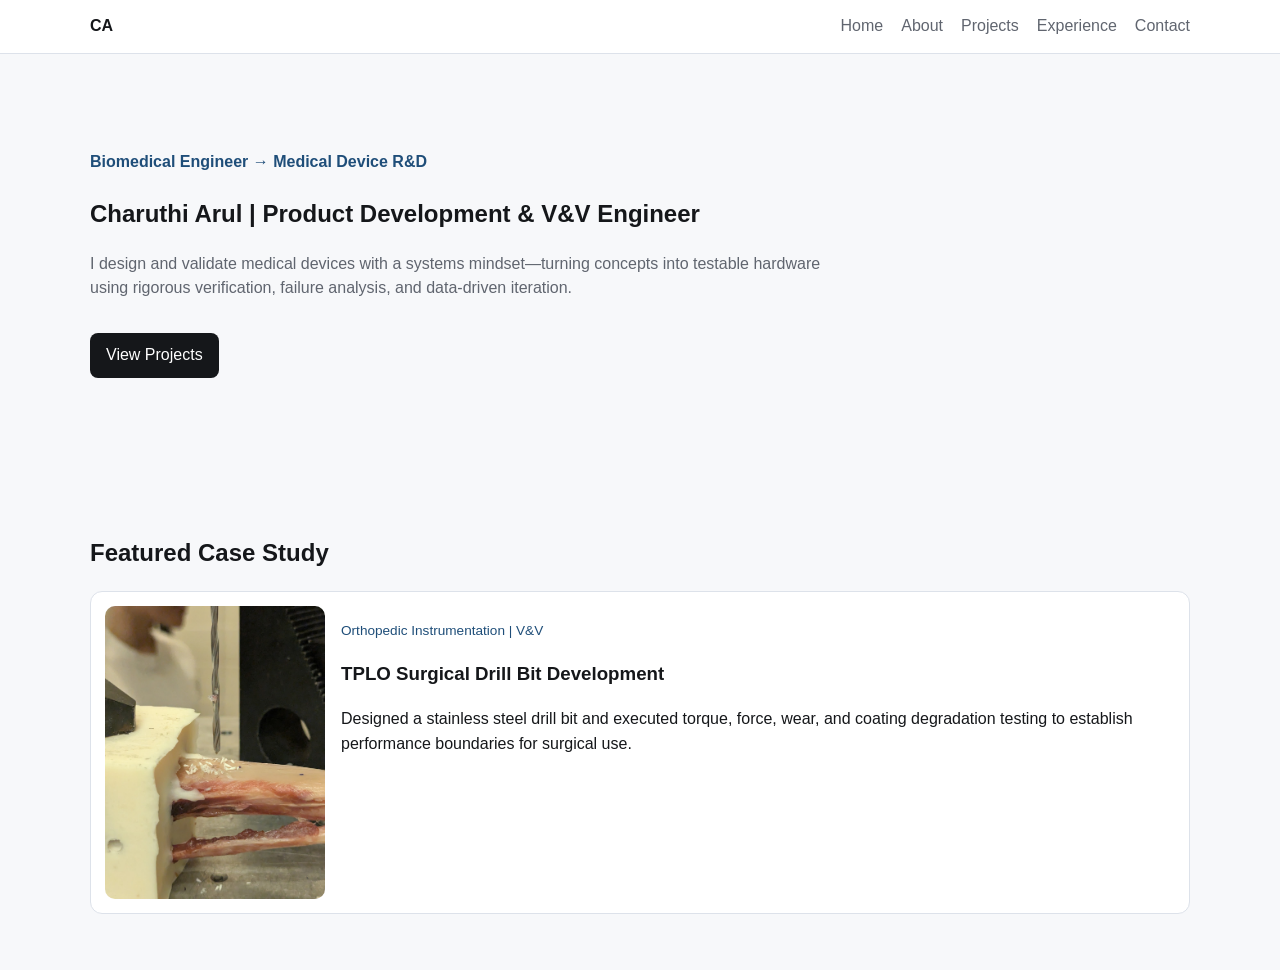
==== index.html @ 8d6184ba "Build multi-page medical device R&D portfolio site" ====
<!DOCTYPE html>
<html lang="en">
<head>
  <meta charset="UTF-8" />
  <meta name="viewport" content="width=device-width, initial-scale=1.0" />
  <title>Charuthi Arul | Medical Device R&D Engineer</title>
  <link rel="stylesheet" href="style.css" />
  <script defer src="script.js"></script>
</head>
<body>
  <header class="site-header">
    <nav class="nav container">
      <a class="brand" href="index.html">CA</a>
      <button class="nav-toggle" aria-label="Toggle menu">☰</button>
      <ul class="nav-links">
        <li><a href="index.html">Home</a></li>
        <li><a href="about.html">About</a></li>
        <li><a href="projects.html">Projects</a></li>
        <li><a href="experience.html">Experience</a></li>
        <li><a href="contact.html">Contact</a></li>
      </ul>
    </nav>
  </header>

  <main>
    <section class="hero container">
      <p class="eyebrow">Biomedical Engineer → Medical Device R&D</p>
      <h1>Charuthi Arul | Product Development & V&amp;V Engineer</h1>
      <p class="lead">I design and validate medical devices with a systems mindset—turning concepts into testable hardware using rigorous verification, failure analysis, and data-driven iteration.</p>
      <a class="btn" href="projects.html">View Projects</a>
    </section>

    <section class="container section">
      <h2>Featured Case Study</h2>
      <a class="feature-card" href="projects/vetbit.html">
        <img src="images/Drillbit.jpg" alt="Orthopedic drill bit prototype" />
        <div>
          <p class="meta">Orthopedic Instrumentation | V&amp;V</p>
          <h3>TPLO Surgical Drill Bit Development</h3>
          <p>Designed a stainless steel drill bit and executed torque, force, wear, and coating degradation testing to establish performance boundaries for surgical use.</p>
        </div>
      </a>
    </section>
  </main>
</body>
</html>
---- style.css ----
:root { --bg:#f7f8fa; --surface:#fff; --text:#15171a; --muted:#60656f; --line:#dde2ea; --accent:#1f4e79; }
*{box-sizing:border-box} body{margin:0;font-family:Inter,Segoe UI,Arial,sans-serif;background:var(--bg);color:var(--text);line-height:1.55}
.container{width:min(1100px,92%);margin:auto}.site-header{background:var(--surface);border-bottom:1px solid var(--line);position:sticky;top:0}
.nav{display:flex;justify-content:space-between;align-items:center;padding:14px 0}.brand{font-weight:700;text-decoration:none;color:var(--text)}
.nav-links{display:flex;gap:18px;list-style:none;margin:0;padding:0}.nav-links a{text-decoration:none;color:var(--muted)}.nav-links a:hover,.nav-links .active{color:var(--text)}
.nav-toggle{display:none}.section{padding:56px 0}.hero{padding:80px 0}.eyebrow{color:var(--accent);font-weight:600}.lead{max-width:760px;color:var(--muted)}
.btn{display:inline-block;margin-top:16px;background:var(--text);color:#fff;padding:10px 16px;border-radius:8px;text-decoration:none}
.feature-card,.project-card{display:grid;grid-template-columns:220px 1fr;gap:16px;background:var(--surface);border:1px solid var(--line);padding:14px;border-radius:12px;text-decoration:none;color:inherit;transition:.2s transform,.2s box-shadow}
.feature-card:hover,.project-card:hover{transform:translateY(-3px);box-shadow:0 8px 24px rgba(0,0,0,.08)}img{max-width:100%;width:100%;height:100%;object-fit:cover;border-radius:10px}
.meta,.tags{font-size:.85rem;color:var(--accent)}.project-grid{display:grid;grid-template-columns:1fr 1fr;gap:16px}.prose p,.prose li{max-width:900px}.xp{background:#fff;border:1px solid var(--line);padding:18px;border-radius:12px;margin-bottom:14px}
@media (max-width:820px){.nav-toggle{display:block;border:1px solid var(--line);background:#fff;border-radius:6px}.nav-links{display:none;position:absolute;right:4%;top:62px;background:#fff;border:1px solid var(--line);padding:12px;border-radius:10px;flex-direction:column}.nav-links.open{display:flex}.project-grid,.feature-card,.project-card{grid-template-columns:1fr}}
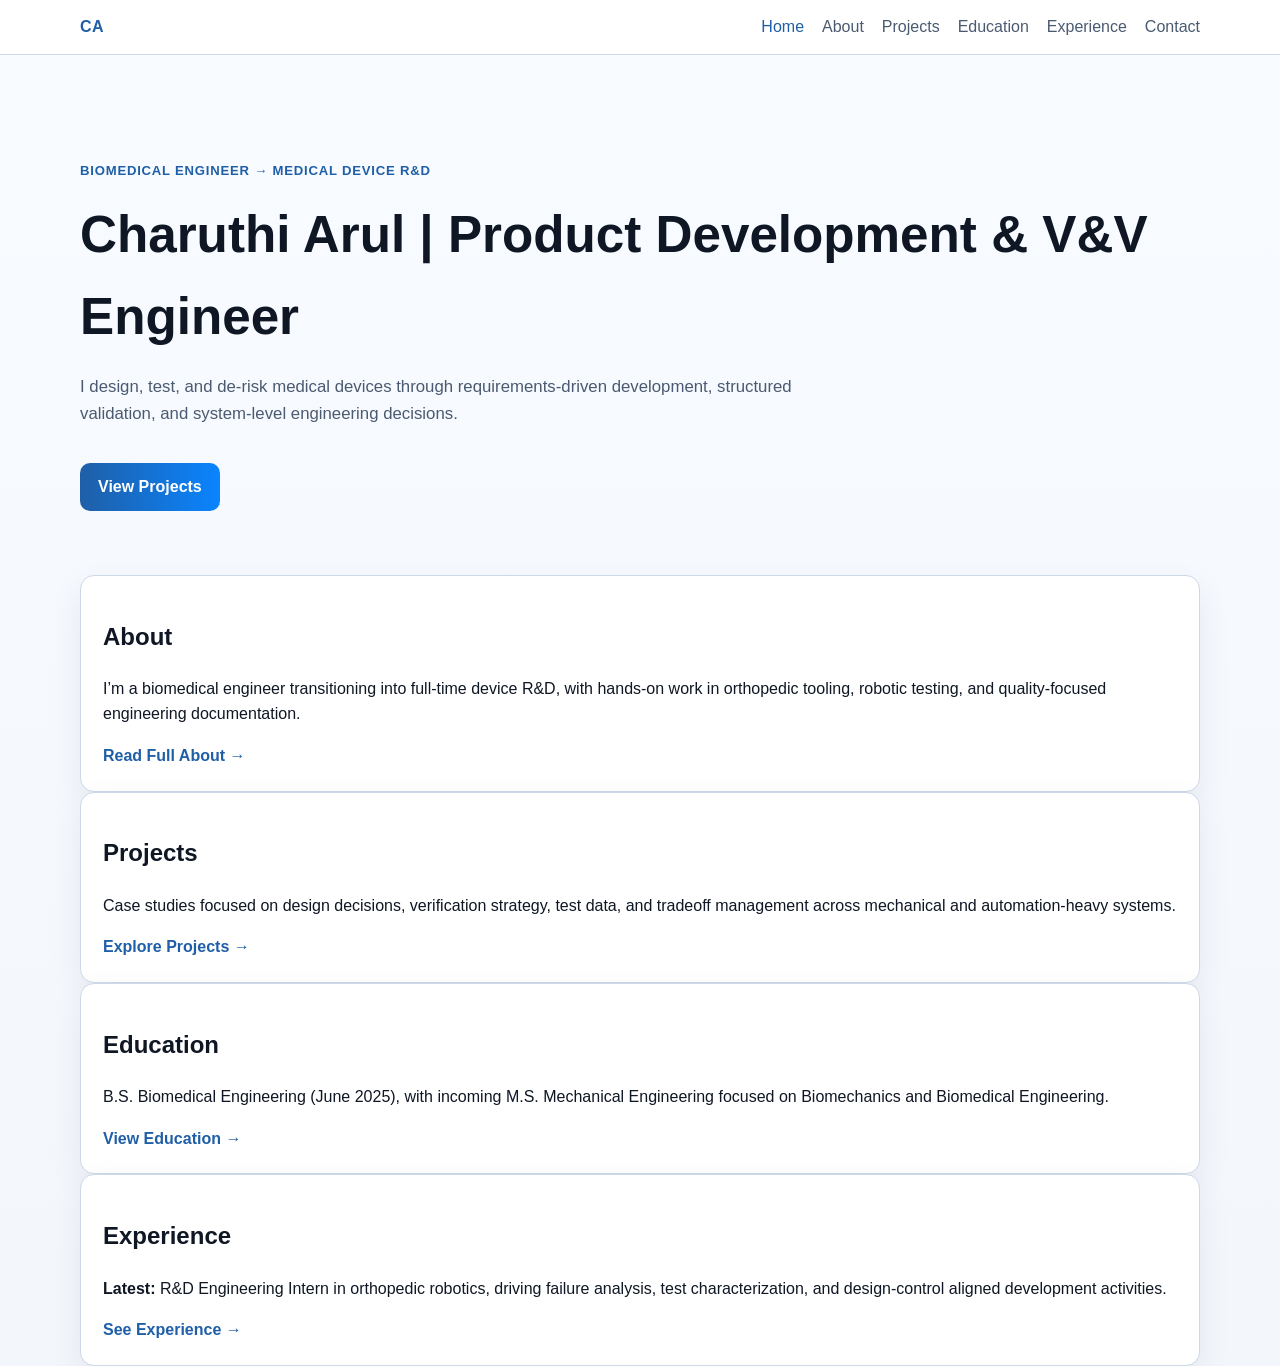
==== commit 16d76649: "Refine homepage structure and modern blue-grey visual theme" ====
--- a/index.html
+++ b/index.html
@@ -13,9 +13,10 @@
       <a class="brand" href="index.html">CA</a>
       <button class="nav-toggle" aria-label="Toggle menu">☰</button>
       <ul class="nav-links">
-        <li><a href="index.html">Home</a></li>
+        <li><a href="index.html" class="active">Home</a></li>
         <li><a href="about.html">About</a></li>
         <li><a href="projects.html">Projects</a></li>
+        <li><a href="education.html">Education</a></li>
         <li><a href="experience.html">Experience</a></li>
         <li><a href="contact.html">Contact</a></li>
       </ul>
@@ -26,20 +27,32 @@
     <section class="hero container">
       <p class="eyebrow">Biomedical Engineer → Medical Device R&D</p>
       <h1>Charuthi Arul | Product Development & V&amp;V Engineer</h1>
-      <p class="lead">I design and validate medical devices with a systems mindset—turning concepts into testable hardware using rigorous verification, failure analysis, and data-driven iteration.</p>
+      <p class="lead">I design, test, and de-risk medical devices through requirements-driven development, structured validation, and system-level engineering decisions.</p>
       <a class="btn" href="projects.html">View Projects</a>
     </section>
 
-    <section class="container section">
-      <h2>Featured Case Study</h2>
-      <a class="feature-card" href="projects/vetbit.html">
-        <img src="images/Drillbit.jpg" alt="Orthopedic drill bit prototype" />
-        <div>
-          <p class="meta">Orthopedic Instrumentation | V&amp;V</p>
-          <h3>TPLO Surgical Drill Bit Development</h3>
-          <p>Designed a stainless steel drill bit and executed torque, force, wear, and coating degradation testing to establish performance boundaries for surgical use.</p>
-        </div>
-      </a>
+    <section class="container section preview">
+      <h2>About</h2>
+      <p>I’m a biomedical engineer transitioning into full-time device R&amp;D, with hands-on work in orthopedic tooling, robotic testing, and quality-focused engineering documentation.</p>
+      <a class="text-link" href="about.html">Read Full About →</a>
+    </section>
+
+    <section class="container section preview">
+      <h2>Projects</h2>
+      <p>Case studies focused on design decisions, verification strategy, test data, and tradeoff management across mechanical and automation-heavy systems.</p>
+      <a class="text-link" href="projects.html">Explore Projects →</a>
+    </section>
+
+    <section class="container section preview">
+      <h2>Education</h2>
+      <p>B.S. Biomedical Engineering (June 2025), with incoming M.S. Mechanical Engineering focused on Biomechanics and Biomedical Engineering.</p>
+      <a class="text-link" href="education.html">View Education →</a>
+    </section>
+
+    <section class="container section preview">
+      <h2>Experience</h2>
+      <p><strong>Latest:</strong> R&amp;D Engineering Intern in orthopedic robotics, driving failure analysis, test characterization, and design-control aligned development activities.</p>
+      <a class="text-link" href="experience.html">See Experience →</a>
     </section>
   </main>
 </body>
--- a/style.css
+++ b/style.css
@@ -1,11 +1,100 @@
-:root { --bg:#f7f8fa; --surface:#fff; --text:#15171a; --muted:#60656f; --line:#dde2ea; --accent:#1f4e79; }
-*{box-sizing:border-box} body{margin:0;font-family:Inter,Segoe UI,Arial,sans-serif;background:var(--bg);color:var(--text);line-height:1.55}
-.container{width:min(1100px,92%);margin:auto}.site-header{background:var(--surface);border-bottom:1px solid var(--line);position:sticky;top:0}
-.nav{display:flex;justify-content:space-between;align-items:center;padding:14px 0}.brand{font-weight:700;text-decoration:none;color:var(--text)}
-.nav-links{display:flex;gap:18px;list-style:none;margin:0;padding:0}.nav-links a{text-decoration:none;color:var(--muted)}.nav-links a:hover,.nav-links .active{color:var(--text)}
-.nav-toggle{display:none}.section{padding:56px 0}.hero{padding:80px 0}.eyebrow{color:var(--accent);font-weight:600}.lead{max-width:760px;color:var(--muted)}
-.btn{display:inline-block;margin-top:16px;background:var(--text);color:#fff;padding:10px 16px;border-radius:8px;text-decoration:none}
-.feature-card,.project-card{display:grid;grid-template-columns:220px 1fr;gap:16px;background:var(--surface);border:1px solid var(--line);padding:14px;border-radius:12px;text-decoration:none;color:inherit;transition:.2s transform,.2s box-shadow}
-.feature-card:hover,.project-card:hover{transform:translateY(-3px);box-shadow:0 8px 24px rgba(0,0,0,.08)}img{max-width:100%;width:100%;height:100%;object-fit:cover;border-radius:10px}
-.meta,.tags{font-size:.85rem;color:var(--accent)}.project-grid{display:grid;grid-template-columns:1fr 1fr;gap:16px}.prose p,.prose li{max-width:900px}.xp{background:#fff;border:1px solid var(--line);padding:18px;border-radius:12px;margin-bottom:14px}
-@media (max-width:820px){.nav-toggle{display:block;border:1px solid var(--line);background:#fff;border-radius:6px}.nav-links{display:none;position:absolute;right:4%;top:62px;background:#fff;border:1px solid var(--line);padding:12px;border-radius:10px;flex-direction:column}.nav-links.open{display:flex}.project-grid,.feature-card,.project-card{grid-template-columns:1fr}}
+:root {
+  --bg: #f3f6fb;
+  --surface: #ffffff;
+  --surface-2: #eaf0f9;
+  --text: #0f1724;
+  --muted: #4a5a70;
+  --line: #cdd8e8;
+  --accent: #1f5fa7;
+  --accent-2: #0a84ff;
+}
+
+* { box-sizing: border-box; }
+body {
+  margin: 0;
+  font-family: Inter, "Segoe UI", Arial, sans-serif;
+  background: linear-gradient(180deg, #f8fbff 0%, var(--bg) 100%);
+  color: var(--text);
+  line-height: 1.6;
+}
+
+.container { width: min(1120px, 92%); margin: auto; }
+.site-header {
+  background: rgba(255, 255, 255, 0.9);
+  border-bottom: 1px solid var(--line);
+  position: sticky;
+  top: 0;
+  backdrop-filter: blur(6px);
+}
+
+.nav { display: flex; justify-content: space-between; align-items: center; padding: 14px 0; position: relative; }
+.brand { font-weight: 800; text-decoration: none; color: var(--accent); letter-spacing: 0.03em; }
+.nav-links { display: flex; gap: 18px; list-style: none; margin: 0; padding: 0; }
+.nav-links a { text-decoration: none; color: var(--muted); font-weight: 500; }
+.nav-links a:hover, .nav-links .active { color: var(--accent); }
+
+.hero { padding: 92px 0 64px; }
+.eyebrow { color: var(--accent); font-weight: 700; text-transform: uppercase; letter-spacing: 0.06em; font-size: 0.82rem; }
+h1 { font-size: clamp(2rem, 4.4vw, 3.2rem); margin: 8px 0 14px; }
+.lead { max-width: 760px; color: var(--muted); font-size: 1.05rem; }
+
+.section { padding: 28px 0; }
+.preview {
+  background: var(--surface);
+  border: 1px solid var(--line);
+  border-radius: 14px;
+  padding: 22px;
+  box-shadow: 0 12px 34px rgba(9, 32, 66, 0.07);
+}
+
+.btn {
+  display: inline-block;
+  margin-top: 18px;
+  background: linear-gradient(90deg, var(--accent), var(--accent-2));
+  color: #fff;
+  padding: 11px 18px;
+  border-radius: 10px;
+  text-decoration: none;
+  font-weight: 700;
+}
+
+.text-link { color: var(--accent); text-decoration: none; font-weight: 700; }
+.text-link:hover { text-decoration: underline; }
+
+.feature-card, .project-card {
+  display: grid;
+  grid-template-columns: 220px 1fr;
+  gap: 16px;
+  background: var(--surface);
+  border: 1px solid var(--line);
+  padding: 14px;
+  border-radius: 12px;
+  text-decoration: none;
+  color: inherit;
+  transition: 0.2s transform, 0.2s box-shadow;
+}
+.feature-card:hover, .project-card:hover { transform: translateY(-3px); box-shadow: 0 10px 26px rgba(0,0,0,.08); }
+img { max-width: 100%; width: 100%; height: 100%; object-fit: cover; border-radius: 10px; }
+.meta, .tags { font-size: .85rem; color: var(--accent); }
+.project-grid { display: grid; grid-template-columns: 1fr 1fr; gap: 16px; }
+.prose p, .prose li { max-width: 900px; }
+.xp { background: var(--surface); border: 1px solid var(--line); padding: 18px; border-radius: 12px; margin-bottom: 14px; }
+
+.nav-toggle { display: none; }
+@media (max-width: 820px) {
+  .nav-toggle { display: block; border: 1px solid var(--line); background: #fff; border-radius: 8px; color: var(--accent); }
+  .nav-links {
+    display: none;
+    position: absolute;
+    right: 0;
+    top: 58px;
+    background: #fff;
+    border: 1px solid var(--line);
+    padding: 12px;
+    border-radius: 10px;
+    flex-direction: column;
+    min-width: 180px;
+  }
+  .nav-links.open { display: flex; }
+  .project-grid, .feature-card, .project-card { grid-template-columns: 1fr; }
+}
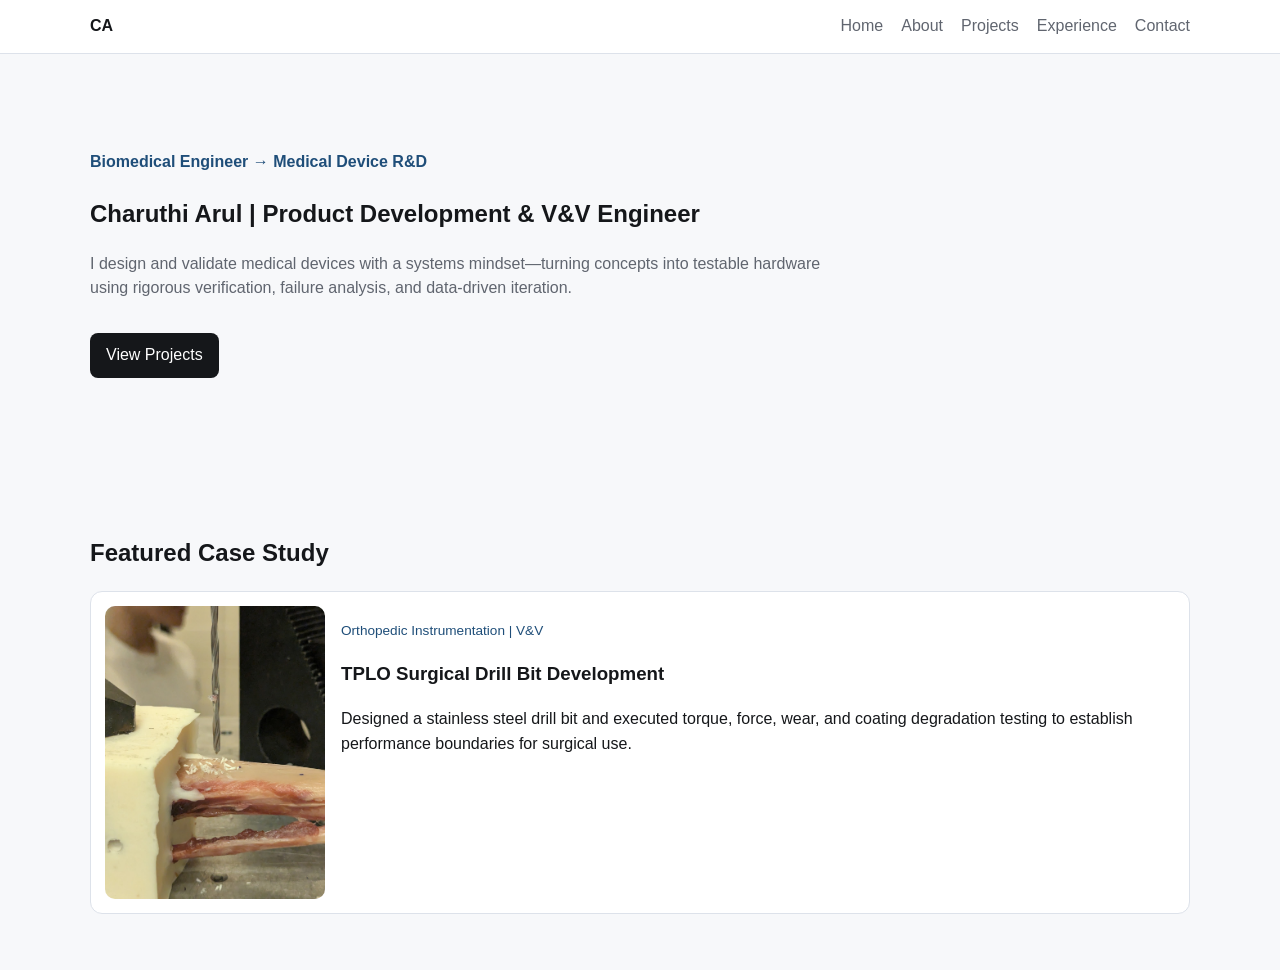
==== commit 23167de0: "Merge branch 'main' into codex/build-multi-page-engineering-portfolio-website" ====
--- a/index.html
+++ b/index.html
@@ -13,10 +13,9 @@
       <a class="brand" href="index.html">CA</a>
       <button class="nav-toggle" aria-label="Toggle menu">☰</button>
       <ul class="nav-links">
-        <li><a href="index.html" class="active">Home</a></li>
+        <li><a href="index.html">Home</a></li>
         <li><a href="about.html">About</a></li>
         <li><a href="projects.html">Projects</a></li>
-        <li><a href="education.html">Education</a></li>
         <li><a href="experience.html">Experience</a></li>
         <li><a href="contact.html">Contact</a></li>
       </ul>
@@ -27,32 +26,20 @@
     <section class="hero container">
       <p class="eyebrow">Biomedical Engineer → Medical Device R&D</p>
       <h1>Charuthi Arul | Product Development & V&amp;V Engineer</h1>
-      <p class="lead">I design, test, and de-risk medical devices through requirements-driven development, structured validation, and system-level engineering decisions.</p>
+      <p class="lead">I design and validate medical devices with a systems mindset—turning concepts into testable hardware using rigorous verification, failure analysis, and data-driven iteration.</p>
       <a class="btn" href="projects.html">View Projects</a>
     </section>
 
-    <section class="container section preview">
-      <h2>About</h2>
-      <p>I’m a biomedical engineer transitioning into full-time device R&amp;D, with hands-on work in orthopedic tooling, robotic testing, and quality-focused engineering documentation.</p>
-      <a class="text-link" href="about.html">Read Full About →</a>
-    </section>
-
-    <section class="container section preview">
-      <h2>Projects</h2>
-      <p>Case studies focused on design decisions, verification strategy, test data, and tradeoff management across mechanical and automation-heavy systems.</p>
-      <a class="text-link" href="projects.html">Explore Projects →</a>
-    </section>
-
-    <section class="container section preview">
-      <h2>Education</h2>
-      <p>B.S. Biomedical Engineering (June 2025), with incoming M.S. Mechanical Engineering focused on Biomechanics and Biomedical Engineering.</p>
-      <a class="text-link" href="education.html">View Education →</a>
-    </section>
-
-    <section class="container section preview">
-      <h2>Experience</h2>
-      <p><strong>Latest:</strong> R&amp;D Engineering Intern in orthopedic robotics, driving failure analysis, test characterization, and design-control aligned development activities.</p>
-      <a class="text-link" href="experience.html">See Experience →</a>
+    <section class="container section">
+      <h2>Featured Case Study</h2>
+      <a class="feature-card" href="projects/vetbit.html">
+        <img src="images/Drillbit.jpg" alt="Orthopedic drill bit prototype" />
+        <div>
+          <p class="meta">Orthopedic Instrumentation | V&amp;V</p>
+          <h3>TPLO Surgical Drill Bit Development</h3>
+          <p>Designed a stainless steel drill bit and executed torque, force, wear, and coating degradation testing to establish performance boundaries for surgical use.</p>
+        </div>
+      </a>
     </section>
   </main>
 </body>
--- a/style.css
+++ b/style.css
@@ -1,100 +1,11 @@
-:root {
-  --bg: #f3f6fb;
-  --surface: #ffffff;
-  --surface-2: #eaf0f9;
-  --text: #0f1724;
-  --muted: #4a5a70;
-  --line: #cdd8e8;
-  --accent: #1f5fa7;
-  --accent-2: #0a84ff;
-}
-
-* { box-sizing: border-box; }
-body {
-  margin: 0;
-  font-family: Inter, "Segoe UI", Arial, sans-serif;
-  background: linear-gradient(180deg, #f8fbff 0%, var(--bg) 100%);
-  color: var(--text);
-  line-height: 1.6;
-}
-
-.container { width: min(1120px, 92%); margin: auto; }
-.site-header {
-  background: rgba(255, 255, 255, 0.9);
-  border-bottom: 1px solid var(--line);
-  position: sticky;
-  top: 0;
-  backdrop-filter: blur(6px);
-}
-
-.nav { display: flex; justify-content: space-between; align-items: center; padding: 14px 0; position: relative; }
-.brand { font-weight: 800; text-decoration: none; color: var(--accent); letter-spacing: 0.03em; }
-.nav-links { display: flex; gap: 18px; list-style: none; margin: 0; padding: 0; }
-.nav-links a { text-decoration: none; color: var(--muted); font-weight: 500; }
-.nav-links a:hover, .nav-links .active { color: var(--accent); }
-
-.hero { padding: 92px 0 64px; }
-.eyebrow { color: var(--accent); font-weight: 700; text-transform: uppercase; letter-spacing: 0.06em; font-size: 0.82rem; }
-h1 { font-size: clamp(2rem, 4.4vw, 3.2rem); margin: 8px 0 14px; }
-.lead { max-width: 760px; color: var(--muted); font-size: 1.05rem; }
-
-.section { padding: 28px 0; }
-.preview {
-  background: var(--surface);
-  border: 1px solid var(--line);
-  border-radius: 14px;
-  padding: 22px;
-  box-shadow: 0 12px 34px rgba(9, 32, 66, 0.07);
-}
-
-.btn {
-  display: inline-block;
-  margin-top: 18px;
-  background: linear-gradient(90deg, var(--accent), var(--accent-2));
-  color: #fff;
-  padding: 11px 18px;
-  border-radius: 10px;
-  text-decoration: none;
-  font-weight: 700;
-}
-
-.text-link { color: var(--accent); text-decoration: none; font-weight: 700; }
-.text-link:hover { text-decoration: underline; }
-
-.feature-card, .project-card {
-  display: grid;
-  grid-template-columns: 220px 1fr;
-  gap: 16px;
-  background: var(--surface);
-  border: 1px solid var(--line);
-  padding: 14px;
-  border-radius: 12px;
-  text-decoration: none;
-  color: inherit;
-  transition: 0.2s transform, 0.2s box-shadow;
-}
-.feature-card:hover, .project-card:hover { transform: translateY(-3px); box-shadow: 0 10px 26px rgba(0,0,0,.08); }
-img { max-width: 100%; width: 100%; height: 100%; object-fit: cover; border-radius: 10px; }
-.meta, .tags { font-size: .85rem; color: var(--accent); }
-.project-grid { display: grid; grid-template-columns: 1fr 1fr; gap: 16px; }
-.prose p, .prose li { max-width: 900px; }
-.xp { background: var(--surface); border: 1px solid var(--line); padding: 18px; border-radius: 12px; margin-bottom: 14px; }
-
-.nav-toggle { display: none; }
-@media (max-width: 820px) {
-  .nav-toggle { display: block; border: 1px solid var(--line); background: #fff; border-radius: 8px; color: var(--accent); }
-  .nav-links {
-    display: none;
-    position: absolute;
-    right: 0;
-    top: 58px;
-    background: #fff;
-    border: 1px solid var(--line);
-    padding: 12px;
-    border-radius: 10px;
-    flex-direction: column;
-    min-width: 180px;
-  }
-  .nav-links.open { display: flex; }
-  .project-grid, .feature-card, .project-card { grid-template-columns: 1fr; }
-}
+:root { --bg:#f7f8fa; --surface:#fff; --text:#15171a; --muted:#60656f; --line:#dde2ea; --accent:#1f4e79; }
+*{box-sizing:border-box} body{margin:0;font-family:Inter,Segoe UI,Arial,sans-serif;background:var(--bg);color:var(--text);line-height:1.55}
+.container{width:min(1100px,92%);margin:auto}.site-header{background:var(--surface);border-bottom:1px solid var(--line);position:sticky;top:0}
+.nav{display:flex;justify-content:space-between;align-items:center;padding:14px 0}.brand{font-weight:700;text-decoration:none;color:var(--text)}
+.nav-links{display:flex;gap:18px;list-style:none;margin:0;padding:0}.nav-links a{text-decoration:none;color:var(--muted)}.nav-links a:hover,.nav-links .active{color:var(--text)}
+.nav-toggle{display:none}.section{padding:56px 0}.hero{padding:80px 0}.eyebrow{color:var(--accent);font-weight:600}.lead{max-width:760px;color:var(--muted)}
+.btn{display:inline-block;margin-top:16px;background:var(--text);color:#fff;padding:10px 16px;border-radius:8px;text-decoration:none}
+.feature-card,.project-card{display:grid;grid-template-columns:220px 1fr;gap:16px;background:var(--surface);border:1px solid var(--line);padding:14px;border-radius:12px;text-decoration:none;color:inherit;transition:.2s transform,.2s box-shadow}
+.feature-card:hover,.project-card:hover{transform:translateY(-3px);box-shadow:0 8px 24px rgba(0,0,0,.08)}img{max-width:100%;width:100%;height:100%;object-fit:cover;border-radius:10px}
+.meta,.tags{font-size:.85rem;color:var(--accent)}.project-grid{display:grid;grid-template-columns:1fr 1fr;gap:16px}.prose p,.prose li{max-width:900px}.xp{background:#fff;border:1px solid var(--line);padding:18px;border-radius:12px;margin-bottom:14px}
+@media (max-width:820px){.nav-toggle{display:block;border:1px solid var(--line);background:#fff;border-radius:6px}.nav-links{display:none;position:absolute;right:4%;top:62px;background:#fff;border:1px solid var(--line);padding:12px;border-radius:10px;flex-direction:column}.nav-links.open{display:flex}.project-grid,.feature-card,.project-card{grid-template-columns:1fr}}
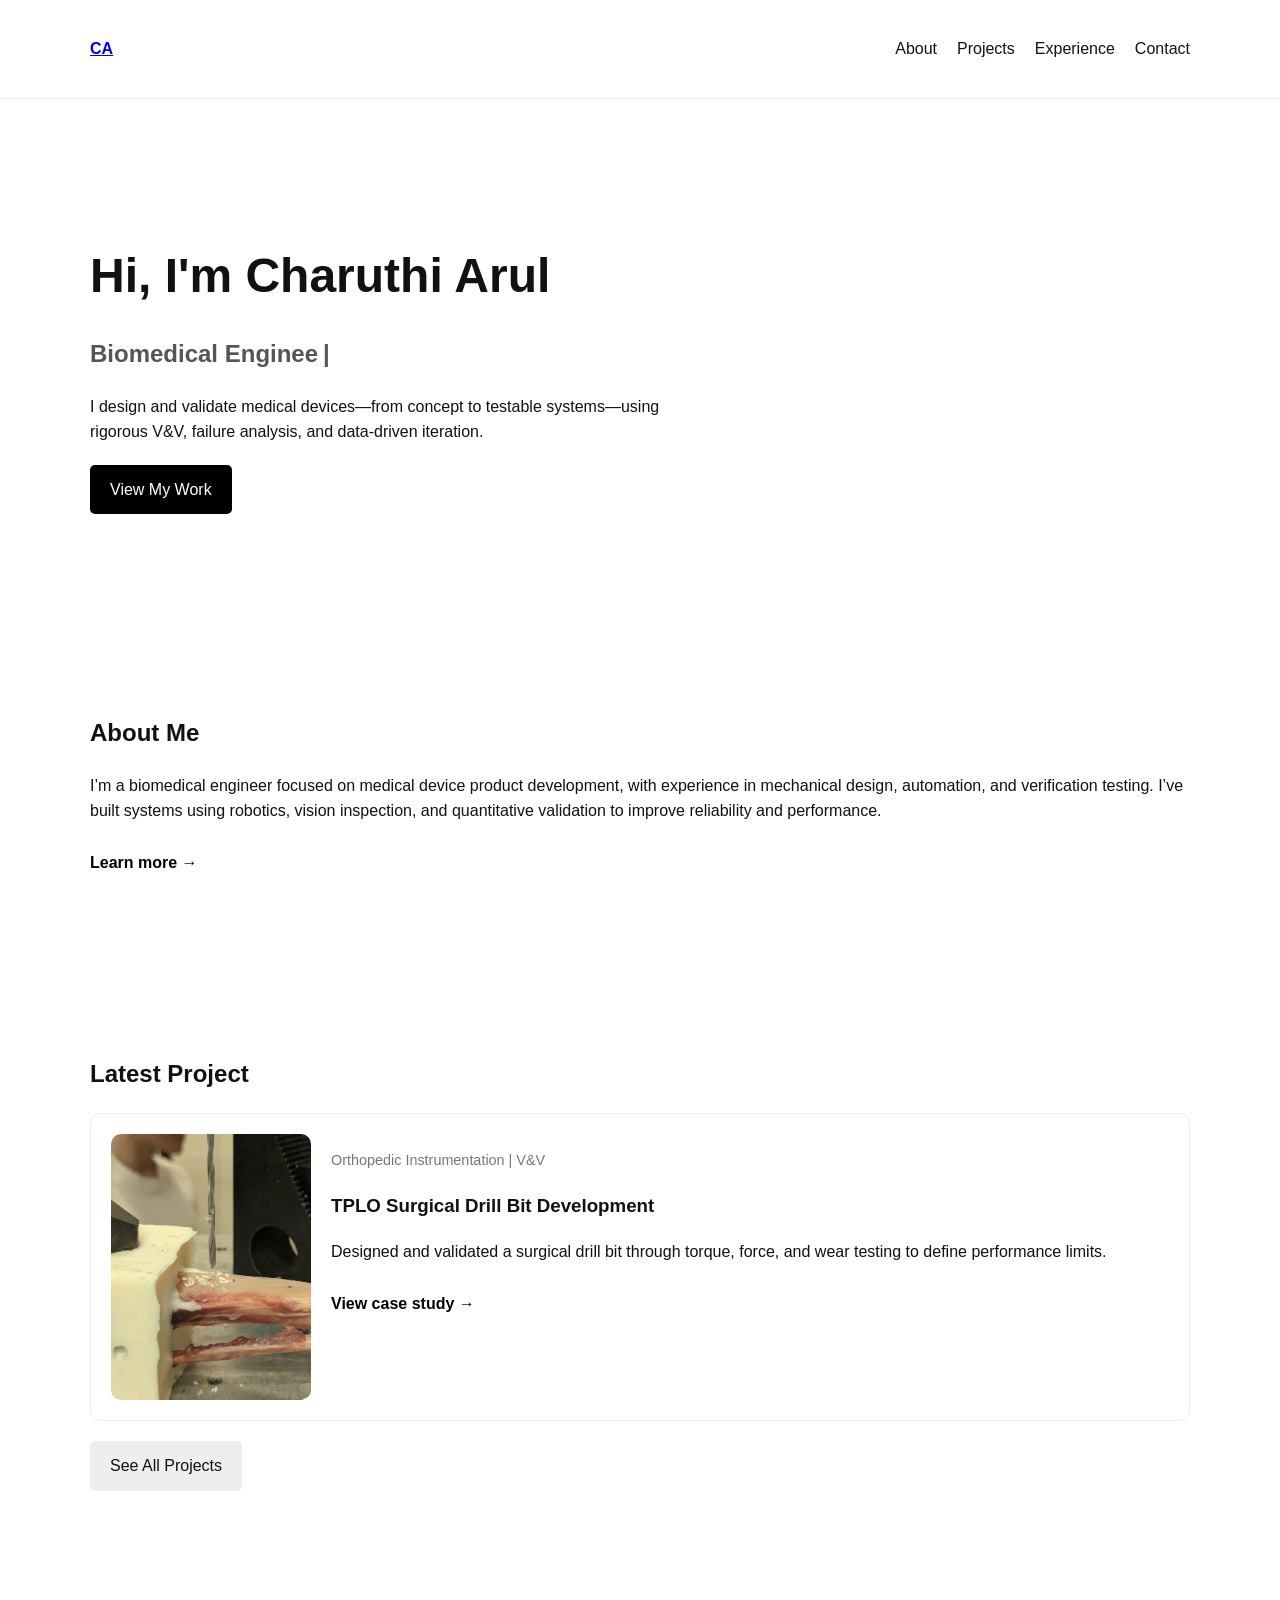
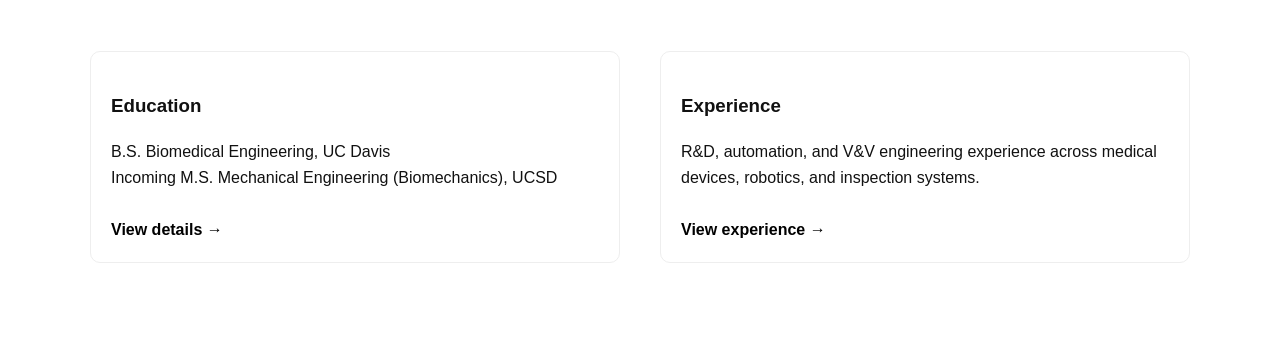
==== commit 78543743: "Enhance index.html with styles and content updates Added CSS styles for layout, navigation, and sect" ====
--- a/index.html
+++ b/index.html
@@ -4,16 +4,153 @@
   <meta charset="UTF-8" />
   <meta name="viewport" content="width=device-width, initial-scale=1.0" />
   <title>Charuthi Arul | Medical Device R&D Engineer</title>
-  <link rel="stylesheet" href="style.css" />
-  <script defer src="script.js"></script>
+
+  <style>
+    body {
+      margin: 0;
+      font-family: Arial, sans-serif;
+      color: #111;
+      line-height: 1.6;
+    }
+
+    .container {
+      width: 90%;
+      max-width: 1100px;
+      margin: auto;
+    }
+
+    .section {
+      padding: 80px 0;
+    }
+
+    /* NAV */
+    .site-header {
+      border-bottom: 1px solid #eee;
+    }
+
+    .nav {
+      display: flex;
+      justify-content: space-between;
+      align-items: center;
+      padding: 20px 0;
+    }
+
+    .nav-links {
+      list-style: none;
+      display: flex;
+      gap: 20px;
+    }
+
+    .nav-links a {
+      text-decoration: none;
+      color: #111;
+    }
+
+    /* HERO */
+    .hero {
+      padding: 100px 0;
+    }
+
+    .hero h1 {
+      font-size: 3rem;
+      margin-bottom: 10px;
+    }
+
+    .typing {
+      font-size: 1.5rem;
+      color: #555;
+      margin-bottom: 20px;
+    }
+
+    .cursor {
+      display: inline-block;
+      margin-left: 5px;
+      animation: blink 1s infinite;
+    }
+
+    @keyframes blink {
+      0%, 50%, 100% { opacity: 1; }
+      25%, 75% { opacity: 0; }
+    }
+
+    .lead {
+      max-width: 600px;
+      margin-bottom: 20px;
+    }
+
+    /* BUTTONS */
+    .btn {
+      display: inline-block;
+      padding: 12px 20px;
+      background: black;
+      color: white;
+      text-decoration: none;
+      border-radius: 5px;
+    }
+
+    .btn.secondary {
+      background: #eee;
+      color: #111;
+      margin-top: 20px;
+    }
+
+    .text-link {
+      display: inline-block;
+      margin-top: 10px;
+      color: black;
+      text-decoration: none;
+      font-weight: bold;
+    }
+
+    /* FEATURE CARD */
+    .feature-card {
+      display: flex;
+      gap: 20px;
+      text-decoration: none;
+      color: inherit;
+      border: 1px solid #eee;
+      padding: 20px;
+      border-radius: 10px;
+      transition: 0.2s;
+    }
+
+    .feature-card:hover {
+      transform: translateY(-5px);
+      box-shadow: 0 5px 20px rgba(0,0,0,0.1);
+    }
+
+    .feature-card img {
+      width: 200px;
+      border-radius: 10px;
+    }
+
+    .meta {
+      font-size: 0.9rem;
+      color: #777;
+    }
+
+    /* SPLIT */
+    .split {
+      display: grid;
+      grid-template-columns: 1fr 1fr;
+      gap: 40px;
+    }
+
+    .card {
+      border: 1px solid #eee;
+      padding: 20px;
+      border-radius: 10px;
+    }
+  </style>
 </head>
+
 <body>
+
+  <!-- NAV -->
   <header class="site-header">
     <nav class="nav container">
-      <a class="brand" href="index.html">CA</a>
-      <button class="nav-toggle" aria-label="Toggle menu">☰</button>
+      <a href="index.html"><strong>CA</strong></a>
       <ul class="nav-links">
-        <li><a href="index.html">Home</a></li>
         <li><a href="about.html">About</a></li>
         <li><a href="projects.html">Projects</a></li>
         <li><a href="experience.html">Experience</a></li>
@@ -23,24 +160,114 @@
   </header>
 
   <main>
+
+    <!-- HERO -->
     <section class="hero container">
-      <p class="eyebrow">Biomedical Engineer → Medical Device R&D</p>
-      <h1>Charuthi Arul | Product Development & V&amp;V Engineer</h1>
-      <p class="lead">I design and validate medical devices with a systems mindset—turning concepts into testable hardware using rigorous verification, failure analysis, and data-driven iteration.</p>
-      <a class="btn" href="projects.html">View Projects</a>
-    </section>
-
-    <section class="container section">
-      <h2>Featured Case Study</h2>
+      <h1>Hi, I'm Charuthi Arul</h1>
+
+      <h2 class="typing">
+        <span id="typing-text"></span><span class="cursor">|</span>
+      </h2>
+
+      <p class="lead">
+        I design and validate medical devices—from concept to testable systems—using rigorous V&V, failure analysis, and data-driven iteration.
+      </p>
+
+      <a class="btn" href="projects.html">View My Work</a>
+    </section>
+
+    <!-- ABOUT -->
+    <section class="section container">
+      <h2>About Me</h2>
+      <p>
+        I’m a biomedical engineer focused on medical device product development, with experience in mechanical design, automation, and verification testing. 
+        I’ve built systems using robotics, vision inspection, and quantitative validation to improve reliability and performance.
+      </p>
+      <a class="text-link" href="about.html">Learn more →</a>
+    </section>
+
+    <!-- FEATURED PROJECT -->
+    <section class="section container">
+      <h2>Latest Project</h2>
+
       <a class="feature-card" href="projects/vetbit.html">
-        <img src="images/Drillbit.jpg" alt="Orthopedic drill bit prototype" />
+        <img src="images/Drillbit.jpg" alt="Drill bit" />
         <div>
-          <p class="meta">Orthopedic Instrumentation | V&amp;V</p>
+          <p class="meta">Orthopedic Instrumentation | V&V</p>
           <h3>TPLO Surgical Drill Bit Development</h3>
-          <p>Designed a stainless steel drill bit and executed torque, force, wear, and coating degradation testing to establish performance boundaries for surgical use.</p>
+          <p>
+            Designed and validated a surgical drill bit through torque, force, and wear testing to define performance limits.
+          </p>
+          <span class="text-link">View case study →</span>
         </div>
       </a>
-    </section>
+
+      <a class="btn secondary" href="projects.html">See All Projects</a>
+    </section>
+
+    <!-- EDUCATION + EXPERIENCE -->
+    <section class="section container split">
+      
+      <div class="card">
+        <h3>Education</h3>
+        <p>
+          B.S. Biomedical Engineering, UC Davis<br>
+          Incoming M.S. Mechanical Engineering (Biomechanics), UCSD
+        </p>
+        <a class="text-link" href="about.html#education">View details →</a>
+      </div>
+
+      <div class="card">
+        <h3>Experience</h3>
+        <p>
+          R&D, automation, and V&V engineering experience across medical devices, robotics, and inspection systems.
+        </p>
+        <a class="text-link" href="experience.html">View experience →</a>
+      </div>
+
+    </section>
+
   </main>
+
+  <!-- TYPING SCRIPT -->
+  <script>
+    const roles = [
+      "Biomedical Engineer",
+      "Mechanical Engineer",
+      "Product Developer"
+    ];
+
+    let roleIndex = 0;
+    let charIndex = 0;
+    let isDeleting = false;
+
+    const typingText = document.getElementById("typing-text");
+
+    function typeEffect() {
+      const current = roles[roleIndex];
+
+      if (isDeleting) {
+        typingText.textContent = current.substring(0, charIndex--);
+      } else {
+        typingText.textContent = current.substring(0, charIndex++);
+      }
+
+      let speed = isDeleting ? 50 : 100;
+
+      if (!isDeleting && charIndex === current.length) {
+        speed = 1500;
+        isDeleting = true;
+      } else if (isDeleting && charIndex === 0) {
+        isDeleting = false;
+        roleIndex = (roleIndex + 1) % roles.length;
+        speed = 300;
+      }
+
+      setTimeout(typeEffect, speed);
+    }
+
+    document.addEventListener("DOMContentLoaded", typeEffect);
+  </script>
+
 </body>
 </html>
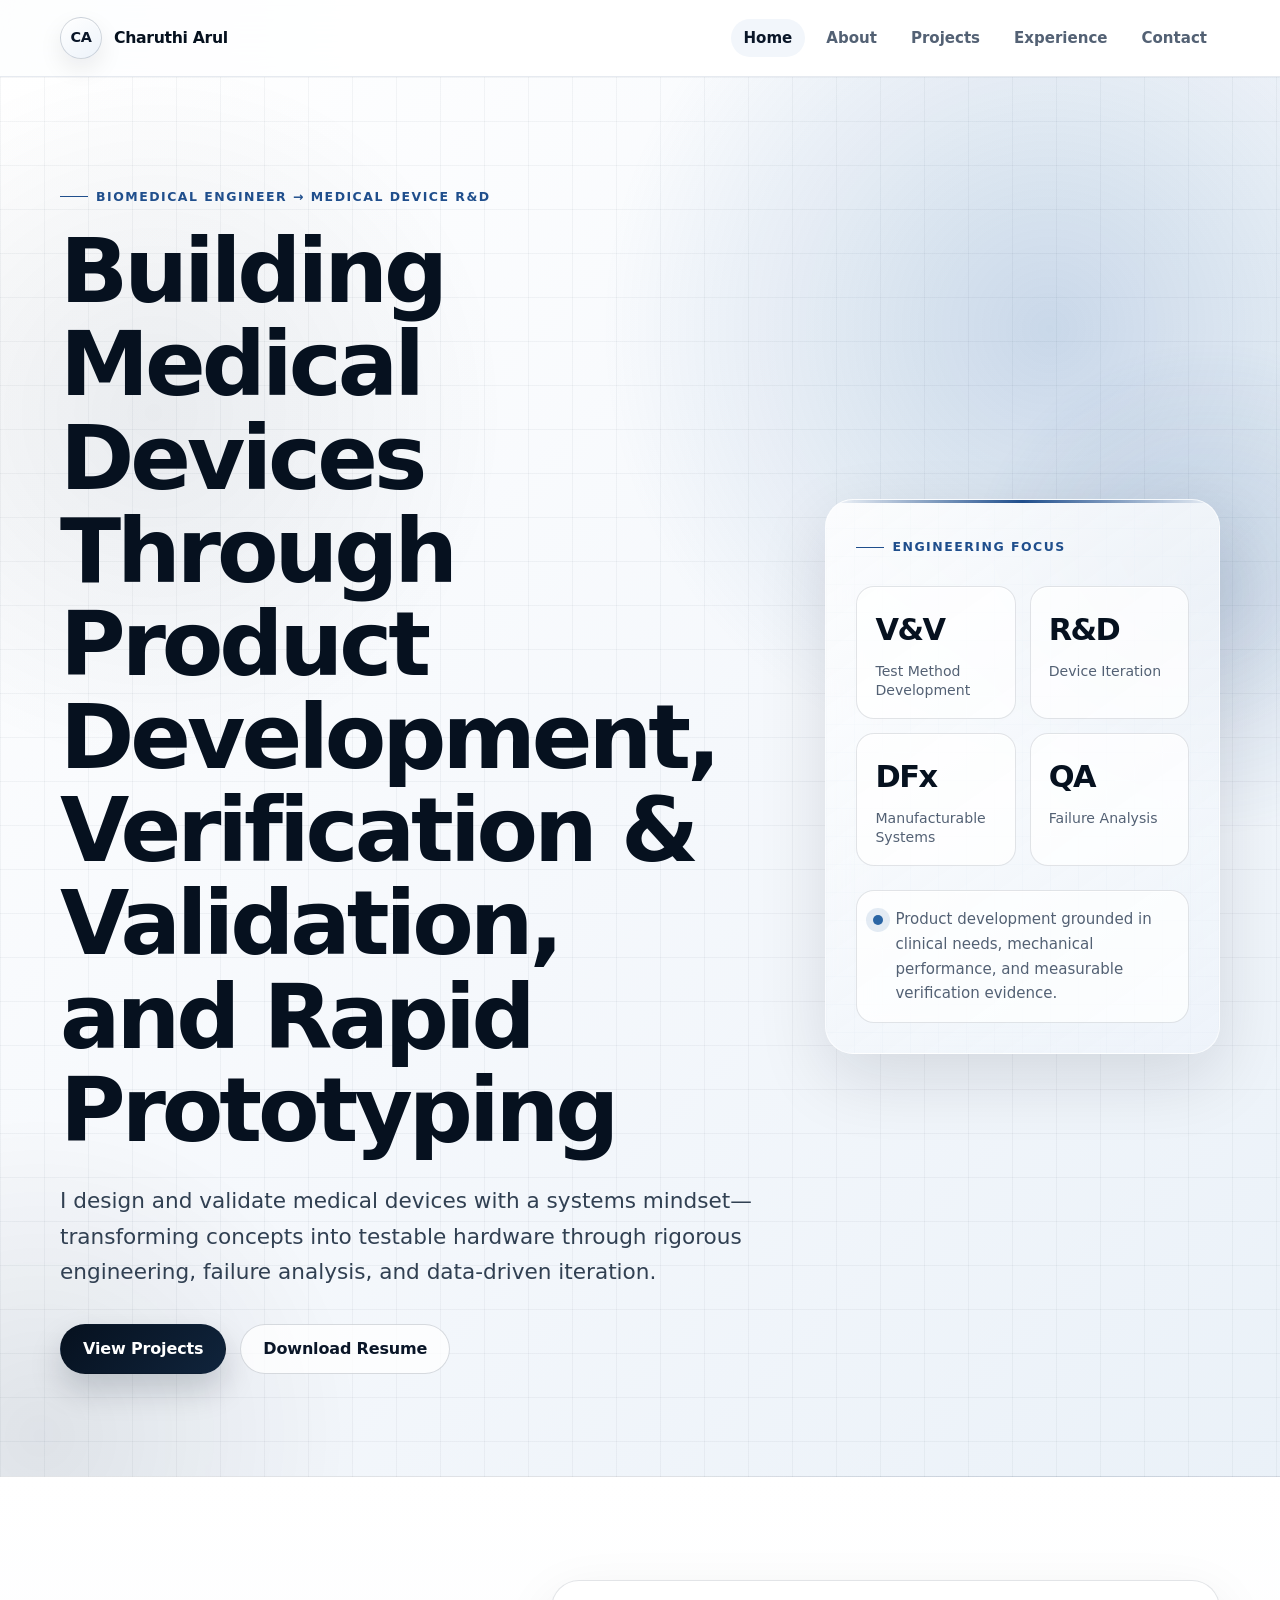
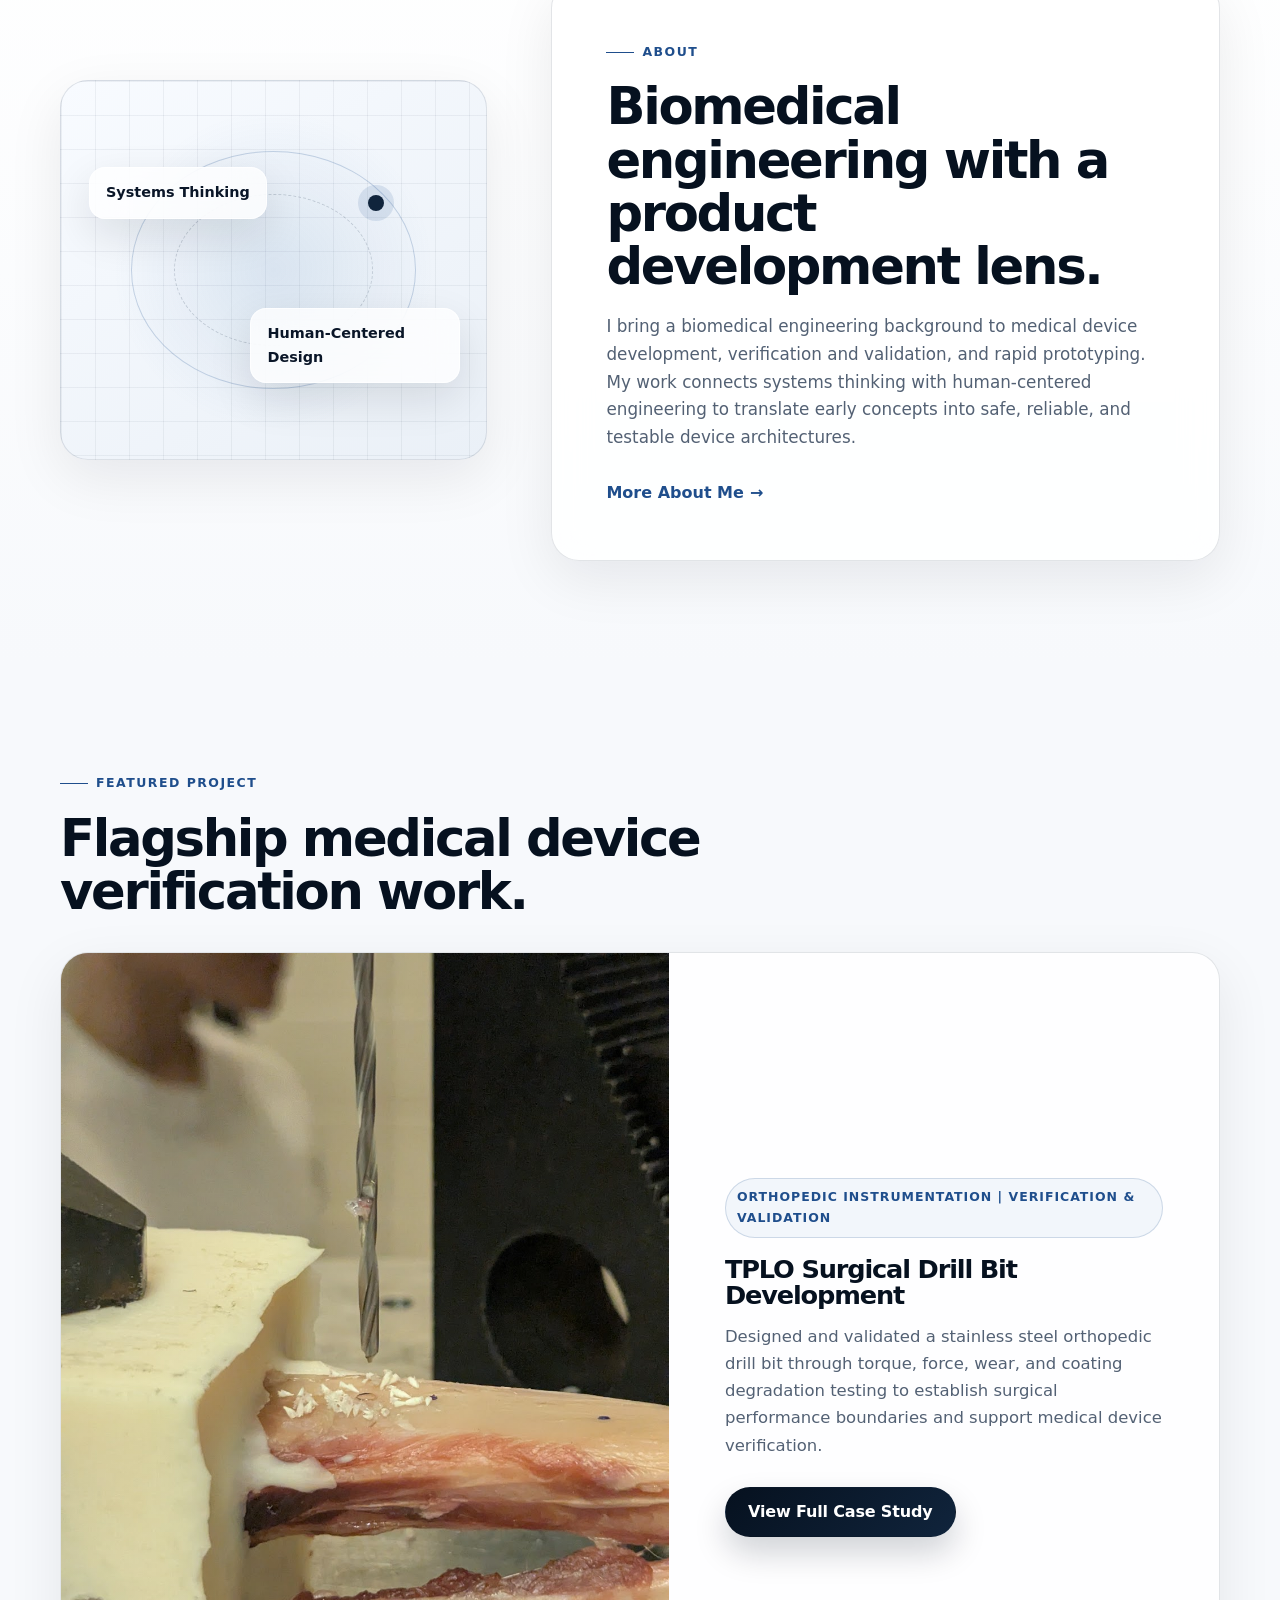
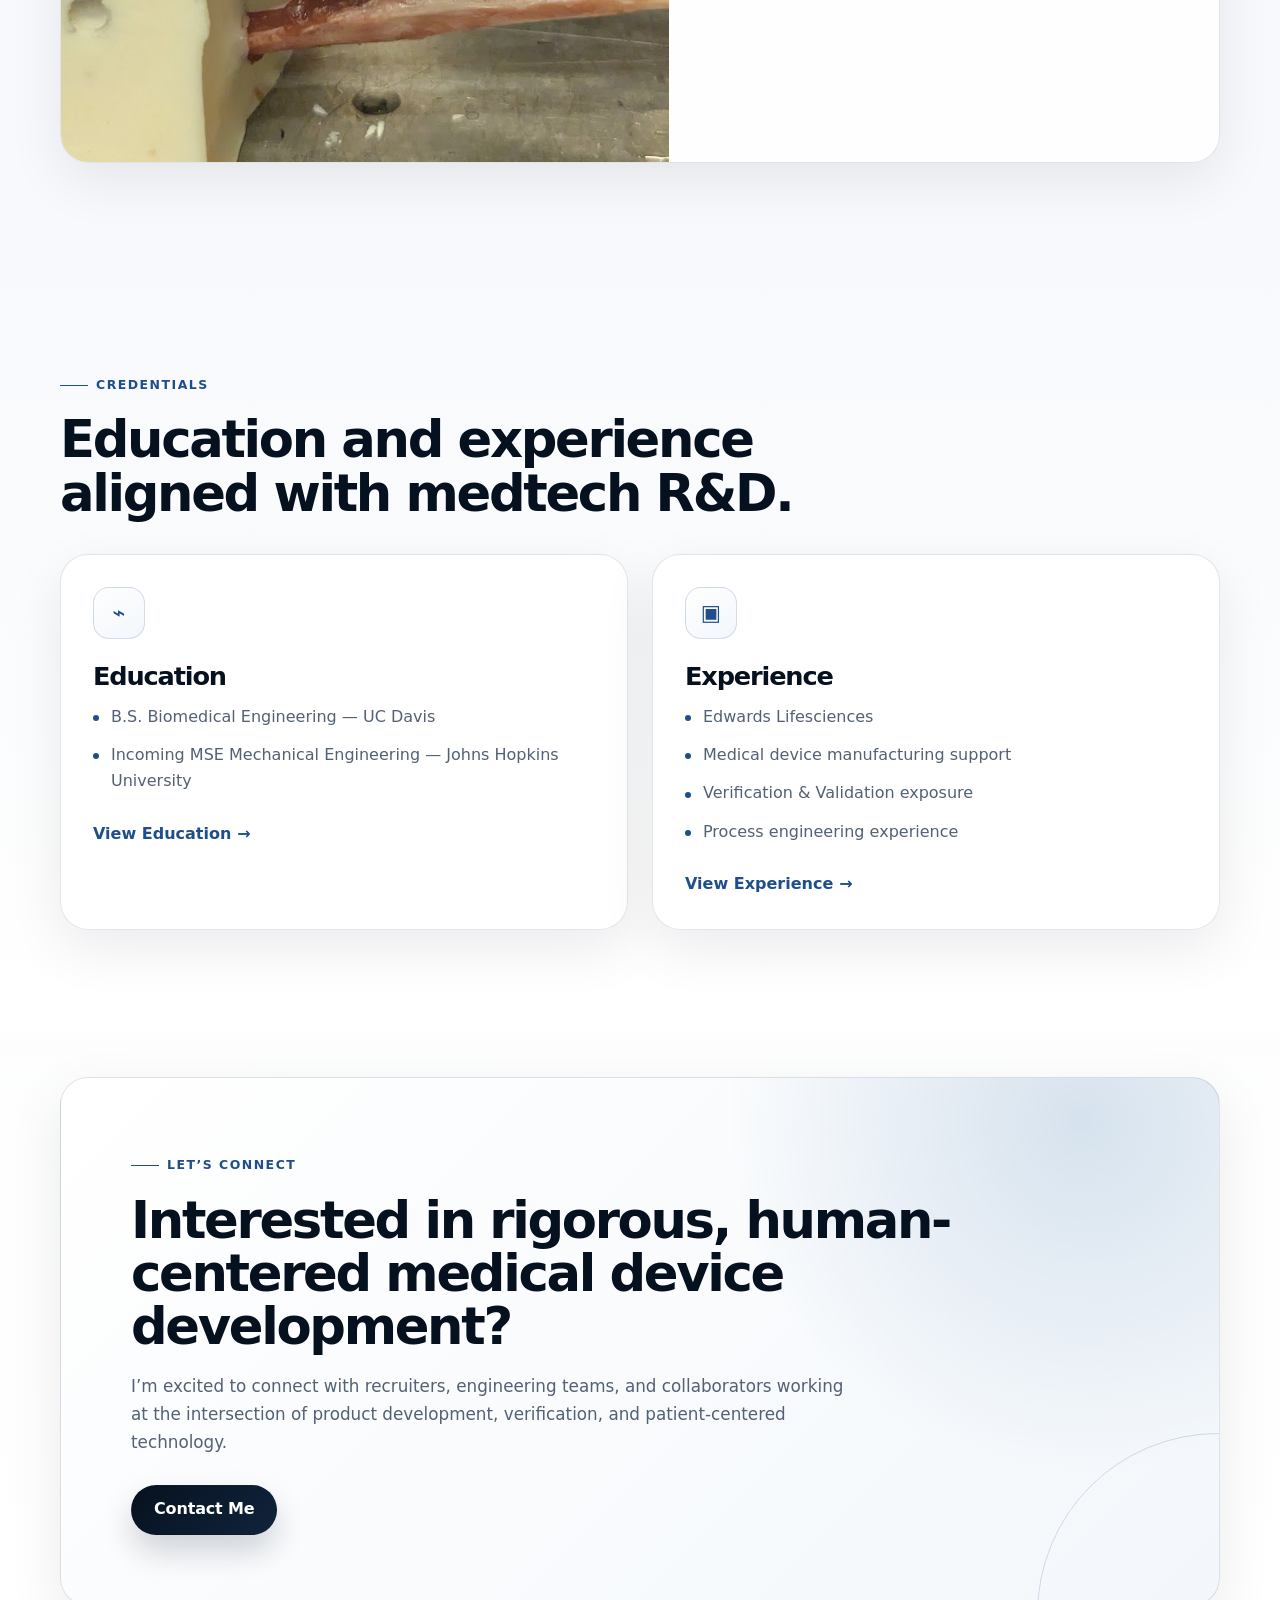
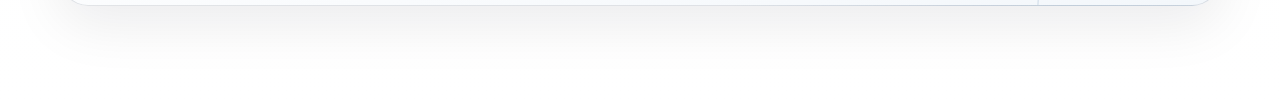
==== commit 5841faf0: "Redesign biomedical portfolio landing page" ====
--- a/index.html
+++ b/index.html
@@ -3,154 +3,25 @@
 <head>
   <meta charset="UTF-8" />
   <meta name="viewport" content="width=device-width, initial-scale=1.0" />
-  <title>Charuthi Arul | Medical Device R&D Engineer</title>
-
-  <style>
-    body {
-      margin: 0;
-      font-family: Arial, sans-serif;
-      color: #111;
-      line-height: 1.6;
-    }
-
-    .container {
-      width: 90%;
-      max-width: 1100px;
-      margin: auto;
-    }
-
-    .section {
-      padding: 80px 0;
-    }
-
-    /* NAV */
-    .site-header {
-      border-bottom: 1px solid #eee;
-    }
-
-    .nav {
-      display: flex;
-      justify-content: space-between;
-      align-items: center;
-      padding: 20px 0;
-    }
-
-    .nav-links {
-      list-style: none;
-      display: flex;
-      gap: 20px;
-    }
-
-    .nav-links a {
-      text-decoration: none;
-      color: #111;
-    }
-
-    /* HERO */
-    .hero {
-      padding: 100px 0;
-    }
-
-    .hero h1 {
-      font-size: 3rem;
-      margin-bottom: 10px;
-    }
-
-    .typing {
-      font-size: 1.5rem;
-      color: #555;
-      margin-bottom: 20px;
-    }
-
-    .cursor {
-      display: inline-block;
-      margin-left: 5px;
-      animation: blink 1s infinite;
-    }
-
-    @keyframes blink {
-      0%, 50%, 100% { opacity: 1; }
-      25%, 75% { opacity: 0; }
-    }
-
-    .lead {
-      max-width: 600px;
-      margin-bottom: 20px;
-    }
-
-    /* BUTTONS */
-    .btn {
-      display: inline-block;
-      padding: 12px 20px;
-      background: black;
-      color: white;
-      text-decoration: none;
-      border-radius: 5px;
-    }
-
-    .btn.secondary {
-      background: #eee;
-      color: #111;
-      margin-top: 20px;
-    }
-
-    .text-link {
-      display: inline-block;
-      margin-top: 10px;
-      color: black;
-      text-decoration: none;
-      font-weight: bold;
-    }
-
-    /* FEATURE CARD */
-    .feature-card {
-      display: flex;
-      gap: 20px;
-      text-decoration: none;
-      color: inherit;
-      border: 1px solid #eee;
-      padding: 20px;
-      border-radius: 10px;
-      transition: 0.2s;
-    }
-
-    .feature-card:hover {
-      transform: translateY(-5px);
-      box-shadow: 0 5px 20px rgba(0,0,0,0.1);
-    }
-
-    .feature-card img {
-      width: 200px;
-      border-radius: 10px;
-    }
-
-    .meta {
-      font-size: 0.9rem;
-      color: #777;
-    }
-
-    /* SPLIT */
-    .split {
-      display: grid;
-      grid-template-columns: 1fr 1fr;
-      gap: 40px;
-    }
-
-    .card {
-      border: 1px solid #eee;
-      padding: 20px;
-      border-radius: 10px;
-    }
-  </style>
+  <meta
+    name="description"
+    content="Charuthi Arul is a biomedical engineer focused on medical device R&D, product development, verification and validation, and rapid prototyping."
+  />
+  <title>Charuthi Arul | Biomedical Engineer</title>
+  <link rel="stylesheet" href="style.css" />
+  <script defer src="script.js"></script>
 </head>
 
 <body>
-
-  <!-- NAV -->
   <header class="site-header">
-    <nav class="nav container">
-      <a href="index.html"><strong>CA</strong></a>
+    <nav class="nav container" aria-label="Primary navigation">
+      <a class="brand" href="index.html" aria-label="Charuthi Arul homepage">
+        <span class="brand-mark">CA</span>
+        <span class="brand-text">Charuthi Arul</span>
+      </a>
+      <button class="nav-toggle" type="button" aria-label="Toggle menu" aria-expanded="false">☰</button>
       <ul class="nav-links">
+        <li><a href="index.html" class="active">Home</a></li>
         <li><a href="about.html">About</a></li>
         <li><a href="projects.html">Projects</a></li>
         <li><a href="experience.html">Experience</a></li>
@@ -160,114 +31,124 @@
   </header>
 
   <main>
+    <section class="hero section" aria-labelledby="hero-title">
+      <div class="hero-grid container">
+        <div class="hero-copy reveal-on-scroll">
+          <p class="eyebrow">Biomedical Engineer → Medical Device R&amp;D</p>
+          <h1 id="hero-title">Building Medical Devices Through Product Development, Verification &amp; Validation, and Rapid Prototyping</h1>
+          <p class="hero-subhead">I design and validate medical devices with a systems mindset—transforming concepts into testable hardware through rigorous engineering, failure analysis, and data-driven iteration.</p>
+          <div class="button-row" aria-label="Portfolio actions">
+            <a class="btn btn-primary" href="projects.html">View Projects</a>
+            <a class="btn btn-secondary" href="Charuthi_Arul_Resume.pdf" download>Download Resume</a>
+          </div>
+        </div>
 
-    <!-- HERO -->
-    <section class="hero container">
-      <h1>Hi, I'm Charuthi Arul</h1>
-
-      <h2 class="typing">
-        <span id="typing-text"></span><span class="cursor">|</span>
-      </h2>
-
-      <p class="lead">
-        I design and validate medical devices—from concept to testable systems—using rigorous V&V, failure analysis, and data-driven iteration.
-      </p>
-
-      <a class="btn" href="projects.html">View My Work</a>
+        <aside class="hero-panel reveal-on-scroll" aria-label="Engineering focus areas">
+          <div class="hero-panel-topline"></div>
+          <p class="panel-kicker">Engineering Focus</p>
+          <div class="metric-grid">
+            <div>
+              <span class="metric-value">V&amp;V</span>
+              <span class="metric-label">Test Method Development</span>
+            </div>
+            <div>
+              <span class="metric-value">R&amp;D</span>
+              <span class="metric-label">Device Iteration</span>
+            </div>
+            <div>
+              <span class="metric-value">DFx</span>
+              <span class="metric-label">Manufacturable Systems</span>
+            </div>
+            <div>
+              <span class="metric-value">QA</span>
+              <span class="metric-label">Failure Analysis</span>
+            </div>
+          </div>
+          <div class="signal-card">
+            <span class="signal-dot"></span>
+            <p>Product development grounded in clinical needs, mechanical performance, and measurable verification evidence.</p>
+          </div>
+        </aside>
+      </div>
     </section>
 
-    <!-- ABOUT -->
-    <section class="section container">
-      <h2>About Me</h2>
-      <p>
-        I’m a biomedical engineer focused on medical device product development, with experience in mechanical design, automation, and verification testing. 
-        I’ve built systems using robotics, vision inspection, and quantitative validation to improve reliability and performance.
-      </p>
-      <a class="text-link" href="about.html">Learn more →</a>
+    <section class="about-preview section" aria-labelledby="about-title">
+      <div class="container about-grid">
+        <div class="engineering-visual reveal-on-scroll" aria-hidden="true">
+          <div class="visual-orbit"></div>
+          <div class="visual-card visual-card-primary">Systems Thinking</div>
+          <div class="visual-card visual-card-secondary">Human-Centered Design</div>
+        </div>
+        <div class="content-card glass-card reveal-on-scroll">
+          <p class="section-label">About</p>
+          <h2 id="about-title">Biomedical engineering with a product development lens.</h2>
+          <p>I bring a biomedical engineering background to medical device development, verification and validation, and rapid prototyping. My work connects systems thinking with human-centered engineering to translate early concepts into safe, reliable, and testable device architectures.</p>
+          <a class="text-link" href="about.html">More About Me <span aria-hidden="true">→</span></a>
+        </div>
+      </div>
     </section>
 
-    <!-- FEATURED PROJECT -->
-    <section class="section container">
-      <h2>Latest Project</h2>
+    <section class="featured-project section" aria-labelledby="featured-title">
+      <div class="container">
+        <div class="section-heading reveal-on-scroll">
+          <p class="section-label">Featured Project</p>
+          <h2 id="featured-title">Flagship medical device verification work.</h2>
+        </div>
 
-      <a class="feature-card" href="projects/vetbit.html">
-        <img src="images/Drillbit.jpg" alt="Drill bit" />
-        <div>
-          <p class="meta">Orthopedic Instrumentation | V&V</p>
-          <h3>TPLO Surgical Drill Bit Development</h3>
-          <p>
-            Designed and validated a surgical drill bit through torque, force, and wear testing to define performance limits.
-          </p>
-          <span class="text-link">View case study →</span>
-        </div>
-      </a>
-
-      <a class="btn secondary" href="projects.html">See All Projects</a>
+        <article class="project-showcase reveal-on-scroll">
+          <a class="project-image-link" href="projects/vetbit.html" aria-label="View TPLO Surgical Drill Bit Development case study">
+            <img src="images/Drillbit.jpg" alt="Stainless steel surgical drill bit prototype" />
+          </a>
+          <div class="project-content">
+            <span class="tag">Orthopedic Instrumentation | Verification &amp; Validation</span>
+            <h3>TPLO Surgical Drill Bit Development</h3>
+            <p>Designed and validated a stainless steel orthopedic drill bit through torque, force, wear, and coating degradation testing to establish surgical performance boundaries and support medical device verification.</p>
+            <a class="btn btn-primary" href="projects/vetbit.html">View Full Case Study</a>
+          </div>
+        </article>
+      </div>
     </section>
 
-    <!-- EDUCATION + EXPERIENCE -->
-    <section class="section container split">
-      
-      <div class="card">
-        <h3>Education</h3>
-        <p>
-          B.S. Biomedical Engineering, UC Davis<br>
-          Incoming M.S. Mechanical Engineering (Biomechanics), UCSD
-        </p>
-        <a class="text-link" href="about.html#education">View details →</a>
+    <section class="credentials section" aria-labelledby="credentials-title">
+      <div class="container">
+        <div class="section-heading reveal-on-scroll">
+          <p class="section-label">Credentials</p>
+          <h2 id="credentials-title">Education and experience aligned with medtech R&amp;D.</h2>
+        </div>
+        <div class="split credential-grid">
+          <article class="card credential-card reveal-on-scroll">
+            <div class="card-icon" aria-hidden="true">⌁</div>
+            <h3>Education</h3>
+            <ul class="clean-list">
+              <li>B.S. Biomedical Engineering — UC Davis</li>
+              <li>Incoming MSE Mechanical Engineering — Johns Hopkins University</li>
+            </ul>
+            <a class="text-link" href="education.html">View Education <span aria-hidden="true">→</span></a>
+          </article>
+
+          <article class="card credential-card reveal-on-scroll">
+            <div class="card-icon" aria-hidden="true">▣</div>
+            <h3>Experience</h3>
+            <ul class="clean-list">
+              <li>Edwards Lifesciences</li>
+              <li>Medical device manufacturing support</li>
+              <li>Verification &amp; Validation exposure</li>
+              <li>Process engineering experience</li>
+            </ul>
+            <a class="text-link" href="experience.html">View Experience <span aria-hidden="true">→</span></a>
+          </article>
+        </div>
       </div>
-
-      <div class="card">
-        <h3>Experience</h3>
-        <p>
-          R&D, automation, and V&V engineering experience across medical devices, robotics, and inspection systems.
-        </p>
-        <a class="text-link" href="experience.html">View experience →</a>
-      </div>
-
     </section>
 
+    <section class="final-cta section" aria-labelledby="cta-title">
+      <div class="container cta-card reveal-on-scroll">
+        <p class="section-label">Let’s Connect</p>
+        <h2 id="cta-title">Interested in rigorous, human-centered medical device development?</h2>
+        <p>I’m excited to connect with recruiters, engineering teams, and collaborators working at the intersection of product development, verification, and patient-centered technology.</p>
+        <a class="btn btn-primary" href="contact.html">Contact Me</a>
+      </div>
+    </section>
   </main>
-
-  <!-- TYPING SCRIPT -->
-  <script>
-    const roles = [
-      "Biomedical Engineer",
-      "Mechanical Engineer",
-      "Product Developer"
-    ];
-
-    let roleIndex = 0;
-    let charIndex = 0;
-    let isDeleting = false;
-
-    const typingText = document.getElementById("typing-text");
-
-    function typeEffect() {
-      const current = roles[roleIndex];
-
-      if (isDeleting) {
-        typingText.textContent = current.substring(0, charIndex--);
-      } else {
-        typingText.textContent = current.substring(0, charIndex++);
-      }
-
-      let speed = isDeleting ? 50 : 100;
-
-      if (!isDeleting && charIndex === current.length) {
-        speed = 1500;
-        isDeleting = true;
-      } else if (isDeleting && charIndex === 0) {
-        isDeleting = false;
-        roleIndex = (roleIndex + 1) % roles.length;
-        speed = 300;
-      }
-
-      setTimeout(typeEffect, speed);
-    }
-
-    document.addEventListener("DOMContentLoaded", typeEffect);
-  </script>
-
 </body>
 </html>
--- a/style.css
+++ b/style.css
@@ -0,0 +1,850 @@
+/* ========================
+   PREMIUM MEDTECH DESIGN SYSTEM
+======================== */
+:root {
+  --navy-950: #06111f;
+  --navy-900: #0a1628;
+  --navy-800: #10243c;
+  --blue-700: #1f4e8c;
+  --blue-600: #2a65a4;
+  --blue-100: #dceafa;
+  --slate-900: #101820;
+  --slate-700: #314052;
+  --slate-600: #536174;
+  --slate-400: #8b98a8;
+  --grey-200: #dfe5ec;
+  --grey-100: #edf2f7;
+  --off-white: #f7f9fc;
+  --surface: #ffffff;
+  --surface-blue: #f2f6fb;
+  --border: rgba(16, 36, 60, 0.12);
+  --shadow-soft: 0 18px 55px rgba(6, 17, 31, 0.08);
+  --shadow-card: 0 24px 70px rgba(6, 17, 31, 0.12);
+  --radius-lg: 28px;
+  --radius-md: 20px;
+  --radius-sm: 12px;
+  --transition: 220ms ease;
+}
+
+* {
+  box-sizing: border-box;
+}
+
+html {
+  scroll-behavior: smooth;
+}
+
+body {
+  margin: 0;
+  color: var(--slate-900);
+  font-family: Inter, ui-sans-serif, system-ui, -apple-system, BlinkMacSystemFont, "Segoe UI", sans-serif;
+  line-height: 1.65;
+  background:
+    radial-gradient(circle at top left, rgba(42, 101, 164, 0.10), transparent 32rem),
+    linear-gradient(180deg, #ffffff 0%, var(--off-white) 44%, #ffffff 100%);
+  text-rendering: optimizeLegibility;
+}
+
+img {
+  display: block;
+  max-width: 100%;
+}
+
+.container {
+  width: min(1160px, calc(100% - 40px));
+  margin-inline: auto;
+}
+
+.section {
+  padding: clamp(72px, 8vw, 120px) 0;
+}
+
+h1,
+h2,
+h3,
+p {
+  margin-top: 0;
+}
+
+h1,
+h2,
+h3 {
+  color: var(--navy-950);
+  line-height: 1.04;
+  letter-spacing: -0.045em;
+}
+
+h1 {
+  max-width: 940px;
+  margin-bottom: 26px;
+  font-size: clamp(3rem, 7vw, 6.7rem);
+}
+
+h2 {
+  margin-bottom: 20px;
+  font-size: clamp(2.1rem, 4vw, 4rem);
+}
+
+h3 {
+  margin-bottom: 14px;
+  font-size: clamp(1.45rem, 2vw, 2rem);
+}
+
+p {
+  color: var(--slate-600);
+}
+
+/* ========================
+   NAVBAR
+======================== */
+.site-header {
+  position: sticky;
+  top: 0;
+  z-index: 50;
+  border-bottom: 1px solid rgba(223, 229, 236, 0.78);
+  background: rgba(255, 255, 255, 0.88);
+  backdrop-filter: blur(18px);
+}
+
+.nav {
+  display: flex;
+  align-items: center;
+  justify-content: space-between;
+  min-height: 76px;
+}
+
+.brand {
+  display: inline-flex;
+  align-items: center;
+  gap: 12px;
+  color: var(--navy-950);
+  font-weight: 750;
+  letter-spacing: -0.02em;
+  text-decoration: none;
+}
+
+.brand-mark {
+  display: grid;
+  width: 42px;
+  height: 42px;
+  place-items: center;
+  border: 1px solid rgba(16, 36, 60, 0.18);
+  border-radius: 50%;
+  background: linear-gradient(145deg, #ffffff, #edf3fa);
+  box-shadow: inset 0 1px 0 #ffffff, 0 10px 24px rgba(6, 17, 31, 0.08);
+  color: var(--navy-900);
+  font-size: 0.9rem;
+}
+
+.brand-text {
+  font-size: 0.98rem;
+}
+
+.nav-toggle {
+  display: none;
+  border: 1px solid var(--border);
+  border-radius: 999px;
+  background: var(--surface);
+  color: var(--navy-950);
+  cursor: pointer;
+  font: inherit;
+  padding: 9px 13px;
+}
+
+.nav-links {
+  display: flex;
+  align-items: center;
+  gap: 8px;
+  padding: 0;
+  margin: 0;
+  list-style: none;
+}
+
+.nav-links a {
+  display: inline-flex;
+  align-items: center;
+  min-height: 38px;
+  padding: 0 13px;
+  border-radius: 999px;
+  color: var(--slate-600);
+  font-size: 0.94rem;
+  font-weight: 600;
+  text-decoration: none;
+  transition: color var(--transition), background var(--transition), transform var(--transition);
+}
+
+.nav-links a:hover,
+.nav-links a.active {
+  background: var(--surface-blue);
+  color: var(--navy-900);
+}
+
+/* ========================
+   HERO
+======================== */
+.hero {
+  position: relative;
+  isolation: isolate;
+  min-height: calc(100vh - 76px);
+  display: flex;
+  align-items: center;
+  overflow: hidden;
+  border-bottom: 1px solid var(--border);
+  background:
+    linear-gradient(rgba(16, 36, 60, 0.045) 1px, transparent 1px),
+    linear-gradient(90deg, rgba(16, 36, 60, 0.045) 1px, transparent 1px),
+    radial-gradient(circle at 82% 18%, rgba(42, 101, 164, 0.22), transparent 28rem),
+    radial-gradient(circle at 12% 24%, rgba(16, 36, 60, 0.08), transparent 22rem),
+    linear-gradient(135deg, #ffffff 0%, #f5f8fc 52%, #eaf1f8 100%);
+  background-size: 44px 44px, 44px 44px, auto, auto, auto;
+}
+
+.hero::before,
+.hero::after {
+  position: absolute;
+  content: "";
+  z-index: -1;
+  border-radius: 999px;
+  filter: blur(4px);
+}
+
+.hero::before {
+  width: 520px;
+  height: 520px;
+  right: -190px;
+  top: 18%;
+  background: radial-gradient(circle, rgba(31, 78, 140, 0.16), transparent 67%);
+}
+
+.hero::after {
+  width: 720px;
+  height: 720px;
+  left: -320px;
+  bottom: -320px;
+  background: radial-gradient(circle, rgba(6, 17, 31, 0.09), transparent 63%);
+}
+
+.hero-grid {
+  display: grid;
+  grid-template-columns: minmax(0, 1.28fr) minmax(320px, 0.72fr);
+  gap: clamp(34px, 5vw, 74px);
+  align-items: center;
+}
+
+.eyebrow,
+.section-label,
+.panel-kicker,
+.tag {
+  display: inline-flex;
+  align-items: center;
+  gap: 8px;
+  margin-bottom: 18px;
+  color: var(--blue-700);
+  font-size: 0.78rem;
+  font-weight: 800;
+  letter-spacing: 0.12em;
+  text-transform: uppercase;
+}
+
+.eyebrow::before,
+.section-label::before,
+.panel-kicker::before {
+  content: "";
+  width: 28px;
+  height: 1px;
+  background: currentColor;
+}
+
+.hero-subhead {
+  max-width: 760px;
+  margin-bottom: 34px;
+  color: var(--slate-700);
+  font-size: clamp(1.08rem, 1.7vw, 1.35rem);
+}
+
+.button-row {
+  display: flex;
+  flex-wrap: wrap;
+  gap: 14px;
+}
+
+.hero-panel {
+  position: relative;
+  overflow: hidden;
+  padding: 30px;
+  border: 1px solid rgba(255, 255, 255, 0.62);
+  border-radius: var(--radius-lg);
+  background:
+    linear-gradient(145deg, rgba(255, 255, 255, 0.84), rgba(237, 243, 250, 0.72)),
+    linear-gradient(rgba(31, 78, 140, 0.06) 1px, transparent 1px),
+    linear-gradient(90deg, rgba(31, 78, 140, 0.06) 1px, transparent 1px);
+  background-size: auto, 28px 28px, 28px 28px;
+  box-shadow: var(--shadow-card);
+  backdrop-filter: blur(22px);
+}
+
+.hero-panel-topline {
+  position: absolute;
+  inset: 0 0 auto;
+  height: 3px;
+  background: linear-gradient(90deg, transparent, var(--blue-700), transparent);
+}
+
+.metric-grid {
+  display: grid;
+  grid-template-columns: repeat(2, 1fr);
+  gap: 14px;
+  margin: 10px 0 24px;
+}
+
+.metric-grid > div,
+.signal-card {
+  border: 1px solid var(--border);
+  border-radius: 18px;
+  background: rgba(255, 255, 255, 0.72);
+  box-shadow: inset 0 1px 0 rgba(255, 255, 255, 0.92);
+}
+
+.metric-grid > div {
+  min-height: 118px;
+  padding: 18px;
+}
+
+.metric-value,
+.metric-label {
+  display: block;
+}
+
+.metric-value {
+  color: var(--navy-950);
+  font-size: 1.9rem;
+  font-weight: 850;
+  letter-spacing: -0.05em;
+}
+
+.metric-label {
+  margin-top: 7px;
+  color: var(--slate-600);
+  font-size: 0.88rem;
+  line-height: 1.35;
+}
+
+.signal-card {
+  display: flex;
+  gap: 12px;
+  padding: 16px;
+}
+
+.signal-card p {
+  margin-bottom: 0;
+  font-size: 0.94rem;
+}
+
+.signal-dot {
+  flex: 0 0 auto;
+  width: 10px;
+  height: 10px;
+  margin-top: 8px;
+  border-radius: 50%;
+  background: var(--blue-600);
+  box-shadow: 0 0 0 7px rgba(42, 101, 164, 0.12);
+}
+
+/* ========================
+   BUTTONS + LINKS
+======================== */
+.btn,
+.text-link {
+  display: inline-flex;
+  align-items: center;
+  justify-content: center;
+  font-weight: 750;
+  text-decoration: none;
+  transition: transform var(--transition), box-shadow var(--transition), border-color var(--transition), background var(--transition), color var(--transition);
+}
+
+.btn {
+  min-height: 50px;
+  padding: 0 22px;
+  border: 1px solid transparent;
+  border-radius: 999px;
+  letter-spacing: -0.01em;
+}
+
+.btn-primary {
+  background: linear-gradient(135deg, var(--navy-950), var(--navy-800));
+  color: #ffffff;
+  box-shadow: 0 16px 32px rgba(6, 17, 31, 0.18);
+}
+
+.btn-secondary {
+  border-color: rgba(16, 36, 60, 0.16);
+  background: rgba(255, 255, 255, 0.76);
+  color: var(--navy-900);
+}
+
+.btn:hover,
+.text-link:hover {
+  transform: translateY(-2px);
+}
+
+.btn-primary:hover {
+  box-shadow: 0 22px 42px rgba(6, 17, 31, 0.24);
+}
+
+.btn-secondary:hover {
+  border-color: rgba(31, 78, 140, 0.34);
+  background: #ffffff;
+  box-shadow: var(--shadow-soft);
+}
+
+.text-link {
+  gap: 6px;
+  color: var(--blue-700);
+}
+
+/* ========================
+   ABOUT PREVIEW
+======================== */
+.about-preview {
+  background: linear-gradient(180deg, #ffffff, var(--off-white));
+}
+
+.about-grid {
+  display: grid;
+  grid-template-columns: 0.78fr 1.22fr;
+  gap: clamp(26px, 5vw, 64px);
+  align-items: center;
+}
+
+.engineering-visual {
+  position: relative;
+  min-height: 380px;
+  overflow: hidden;
+  border: 1px solid var(--border);
+  border-radius: var(--radius-lg);
+  background:
+    radial-gradient(circle at 50% 50%, rgba(42, 101, 164, 0.12), transparent 10rem),
+    linear-gradient(rgba(16, 36, 60, 0.055) 1px, transparent 1px),
+    linear-gradient(90deg, rgba(16, 36, 60, 0.055) 1px, transparent 1px),
+    linear-gradient(145deg, #f8fbff, #eaf0f7);
+  background-size: auto, 34px 34px, 34px 34px, auto;
+  box-shadow: var(--shadow-soft);
+}
+
+.visual-orbit {
+  position: absolute;
+  inset: 70px;
+  border: 1px solid rgba(31, 78, 140, 0.22);
+  border-radius: 50%;
+}
+
+.visual-orbit::before,
+.visual-orbit::after {
+  position: absolute;
+  content: "";
+  border-radius: inherit;
+}
+
+.visual-orbit::before {
+  inset: 42px;
+  border: 1px dashed rgba(16, 36, 60, 0.18);
+}
+
+.visual-orbit::after {
+  width: 16px;
+  height: 16px;
+  top: 18%;
+  right: 11%;
+  background: var(--navy-800);
+  box-shadow: 0 0 0 10px rgba(31, 78, 140, 0.12);
+}
+
+.visual-card {
+  position: absolute;
+  width: max-content;
+  max-width: 210px;
+  padding: 13px 16px;
+  border: 1px solid rgba(255, 255, 255, 0.7);
+  border-radius: 16px;
+  background: rgba(255, 255, 255, 0.78);
+  color: var(--navy-900);
+  font-size: 0.9rem;
+  font-weight: 800;
+  box-shadow: 0 16px 44px rgba(6, 17, 31, 0.11);
+  backdrop-filter: blur(18px);
+}
+
+.visual-card-primary {
+  top: 86px;
+  left: 28px;
+}
+
+.visual-card-secondary {
+  right: 26px;
+  bottom: 76px;
+}
+
+.content-card,
+.card,
+.project-showcase,
+.cta-card,
+.project-card {
+  border: 1px solid var(--border);
+  border-radius: var(--radius-lg);
+  background: rgba(255, 255, 255, 0.86);
+  box-shadow: var(--shadow-soft);
+}
+
+.glass-card {
+  padding: clamp(28px, 5vw, 54px);
+  backdrop-filter: blur(18px);
+}
+
+.content-card p:not(.section-label) {
+  max-width: 680px;
+  margin-bottom: 28px;
+  font-size: 1.05rem;
+}
+
+/* ========================
+   FEATURED PROJECT
+======================== */
+.featured-project {
+  background: var(--off-white);
+}
+
+.section-heading {
+  max-width: 780px;
+  margin-bottom: 34px;
+}
+
+.project-showcase {
+  display: grid;
+  grid-template-columns: minmax(0, 1.05fr) minmax(320px, 0.95fr);
+  overflow: hidden;
+  transition: transform var(--transition), box-shadow var(--transition), border-color var(--transition);
+}
+
+.project-showcase:hover {
+  transform: translateY(-6px);
+  border-color: rgba(31, 78, 140, 0.22);
+  box-shadow: var(--shadow-card);
+}
+
+.project-image-link {
+  position: relative;
+  min-height: 430px;
+  overflow: hidden;
+  background: var(--navy-950);
+}
+
+.project-image-link::after {
+  position: absolute;
+  inset: 0;
+  content: "";
+  background: linear-gradient(135deg, rgba(6, 17, 31, 0.18), transparent 58%);
+}
+
+.project-image-link img {
+  width: 100%;
+  height: 100%;
+  object-fit: cover;
+  transition: transform 420ms ease, filter 420ms ease;
+}
+
+.project-showcase:hover img {
+  transform: scale(1.035);
+  filter: saturate(0.92) contrast(1.04);
+}
+
+.project-content {
+  display: flex;
+  flex-direction: column;
+  justify-content: center;
+  align-items: flex-start;
+  padding: clamp(30px, 5vw, 56px);
+}
+
+.tag {
+  padding: 8px 11px;
+  border: 1px solid rgba(31, 78, 140, 0.18);
+  border-radius: 999px;
+  background: var(--surface-blue);
+  letter-spacing: 0.08em;
+}
+
+.project-content p {
+  margin-bottom: 28px;
+  font-size: 1.03rem;
+}
+
+/* ========================
+   EDUCATION + EXPERIENCE
+======================== */
+.credentials {
+  background: linear-gradient(180deg, var(--off-white), #ffffff);
+}
+
+.split,
+.credential-grid {
+  display: grid;
+  grid-template-columns: repeat(2, minmax(0, 1fr));
+  gap: 24px;
+}
+
+.card,
+.credential-card {
+  padding: 32px;
+  transition: transform var(--transition), box-shadow var(--transition), border-color var(--transition);
+}
+
+.card:hover,
+.credential-card:hover,
+.project-card:hover {
+  transform: translateY(-6px);
+  border-color: rgba(31, 78, 140, 0.22);
+  box-shadow: var(--shadow-card);
+}
+
+.card-icon {
+  display: grid;
+  width: 52px;
+  height: 52px;
+  margin-bottom: 24px;
+  place-items: center;
+  border: 1px solid rgba(31, 78, 140, 0.18);
+  border-radius: 16px;
+  background: linear-gradient(145deg, #ffffff, var(--surface-blue));
+  color: var(--blue-700);
+  font-size: 1.35rem;
+  font-weight: 900;
+}
+
+.clean-list {
+  display: grid;
+  gap: 12px;
+  padding: 0;
+  margin: 0 0 26px;
+  color: var(--slate-600);
+  list-style: none;
+}
+
+.clean-list li {
+  position: relative;
+  padding-left: 18px;
+}
+
+.clean-list li::before {
+  position: absolute;
+  top: 0.72em;
+  left: 0;
+  width: 6px;
+  height: 6px;
+  border-radius: 50%;
+  background: var(--blue-700);
+  content: "";
+}
+
+/* ========================
+   FINAL CTA
+======================== */
+.final-cta {
+  padding-top: 44px;
+}
+
+.cta-card {
+  position: relative;
+  overflow: hidden;
+  padding: clamp(34px, 6vw, 70px);
+  background:
+    radial-gradient(circle at 88% 8%, rgba(42, 101, 164, 0.16), transparent 22rem),
+    linear-gradient(135deg, #ffffff, #f3f7fb);
+}
+
+.cta-card::after {
+  position: absolute;
+  width: 360px;
+  height: 360px;
+  right: -180px;
+  bottom: -190px;
+  border: 1px solid rgba(31, 78, 140, 0.18);
+  border-radius: 50%;
+  content: "";
+}
+
+.cta-card p:not(.section-label) {
+  max-width: 720px;
+  margin-bottom: 28px;
+  font-size: 1.05rem;
+}
+
+/* ========================
+   SHARED INTERIOR PAGES
+======================== */
+.prose,
+main.container.section {
+  max-width: 960px;
+}
+
+.prose h1,
+main.container.section > h1 {
+  font-size: clamp(2.8rem, 6vw, 5rem);
+}
+
+.project-grid {
+  display: grid;
+  grid-template-columns: repeat(2, minmax(0, 1fr));
+  gap: 24px;
+  margin-top: 28px;
+}
+
+.project-card {
+  display: grid;
+  overflow: hidden;
+  color: inherit;
+  text-decoration: none;
+  transition: transform var(--transition), box-shadow var(--transition), border-color var(--transition);
+}
+
+.project-card img {
+  width: 100%;
+  height: 240px;
+  object-fit: cover;
+}
+
+.project-card > div {
+  padding: 24px;
+}
+
+.tags,
+.meta {
+  color: var(--blue-700);
+  font-size: 0.88rem;
+  font-weight: 750;
+}
+
+/* ========================
+   ANIMATION + RESPONSIVE
+======================== */
+.reveal-on-scroll {
+  opacity: 0;
+  transform: translateY(18px);
+  transition: opacity 650ms ease, transform 650ms ease;
+}
+
+.reveal-on-scroll.is-visible {
+  opacity: 1;
+  transform: translateY(0);
+}
+
+@media (prefers-reduced-motion: reduce) {
+  *,
+  *::before,
+  *::after {
+    scroll-behavior: auto !important;
+    transition-duration: 0.01ms !important;
+    animation-duration: 0.01ms !important;
+    animation-iteration-count: 1 !important;
+  }
+
+  .reveal-on-scroll {
+    opacity: 1;
+    transform: none;
+  }
+}
+
+@media (max-width: 980px) {
+  .hero-grid,
+  .about-grid,
+  .project-showcase {
+    grid-template-columns: 1fr;
+  }
+
+  .hero {
+    min-height: auto;
+  }
+
+  .hero-panel {
+    max-width: 620px;
+  }
+
+  .project-image-link {
+    min-height: 340px;
+  }
+}
+
+@media (max-width: 760px) {
+  .container {
+    width: min(100% - 28px, 1160px);
+  }
+
+  .nav {
+    min-height: 68px;
+  }
+
+  .brand-text {
+    display: none;
+  }
+
+  .nav-toggle {
+    display: inline-flex;
+  }
+
+  .nav-links {
+    position: absolute;
+    top: 68px;
+    right: 14px;
+    left: 14px;
+    display: grid;
+    gap: 4px;
+    padding: 10px;
+    border: 1px solid var(--border);
+    border-radius: 22px;
+    background: rgba(255, 255, 255, 0.96);
+    box-shadow: var(--shadow-card);
+    opacity: 0;
+    pointer-events: none;
+    transform: translateY(-8px);
+    transition: opacity var(--transition), transform var(--transition);
+  }
+
+  .nav-links.open {
+    opacity: 1;
+    pointer-events: auto;
+    transform: translateY(0);
+  }
+
+  .nav-links a {
+    justify-content: center;
+    min-height: 44px;
+  }
+
+  .section {
+    padding: 68px 0;
+  }
+
+  .hero {
+    padding-top: 78px;
+  }
+
+  .button-row,
+  .btn {
+    width: 100%;
+  }
+
+  .metric-grid,
+  .split,
+  .credential-grid,
+  .project-grid {
+    grid-template-columns: 1fr;
+  }
+
+  .engineering-visual {
+    min-height: 310px;
+  }
+
+  .project-image-link {
+    min-height: 270px;
+  }
+}
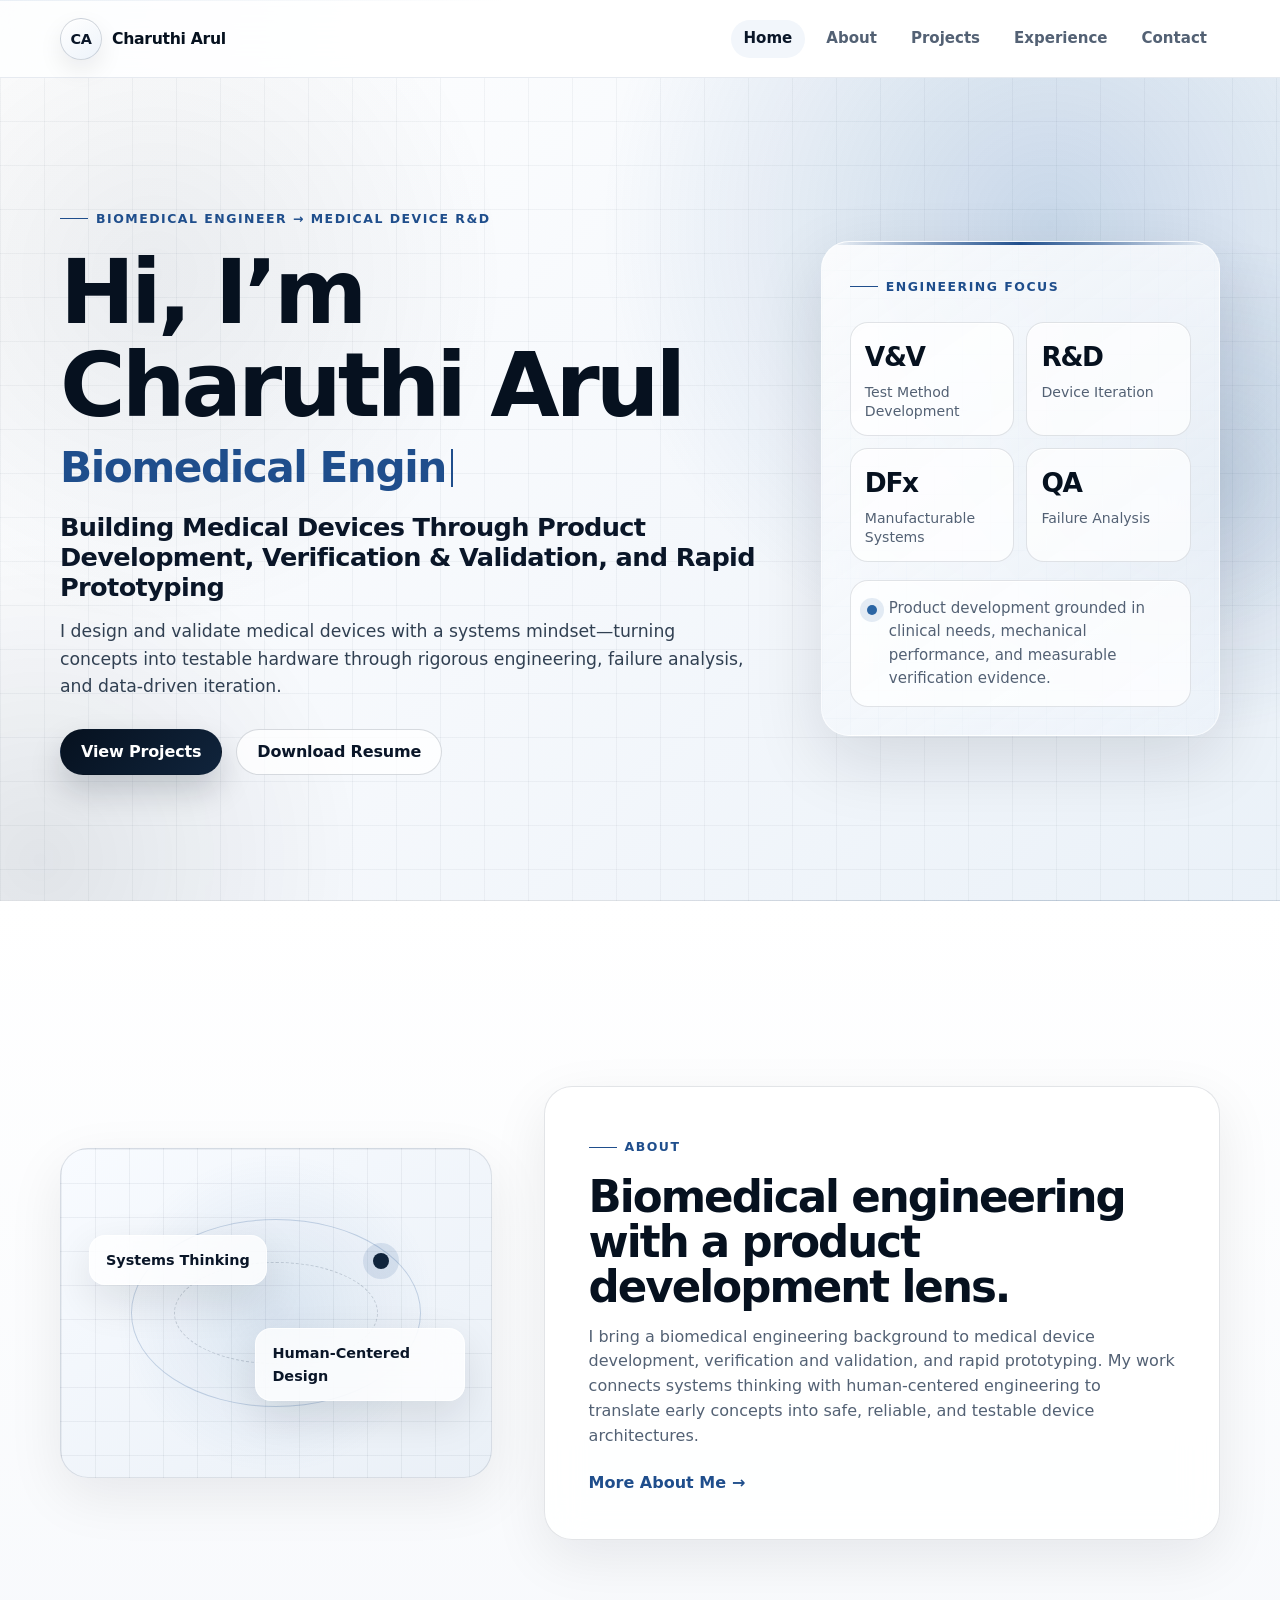
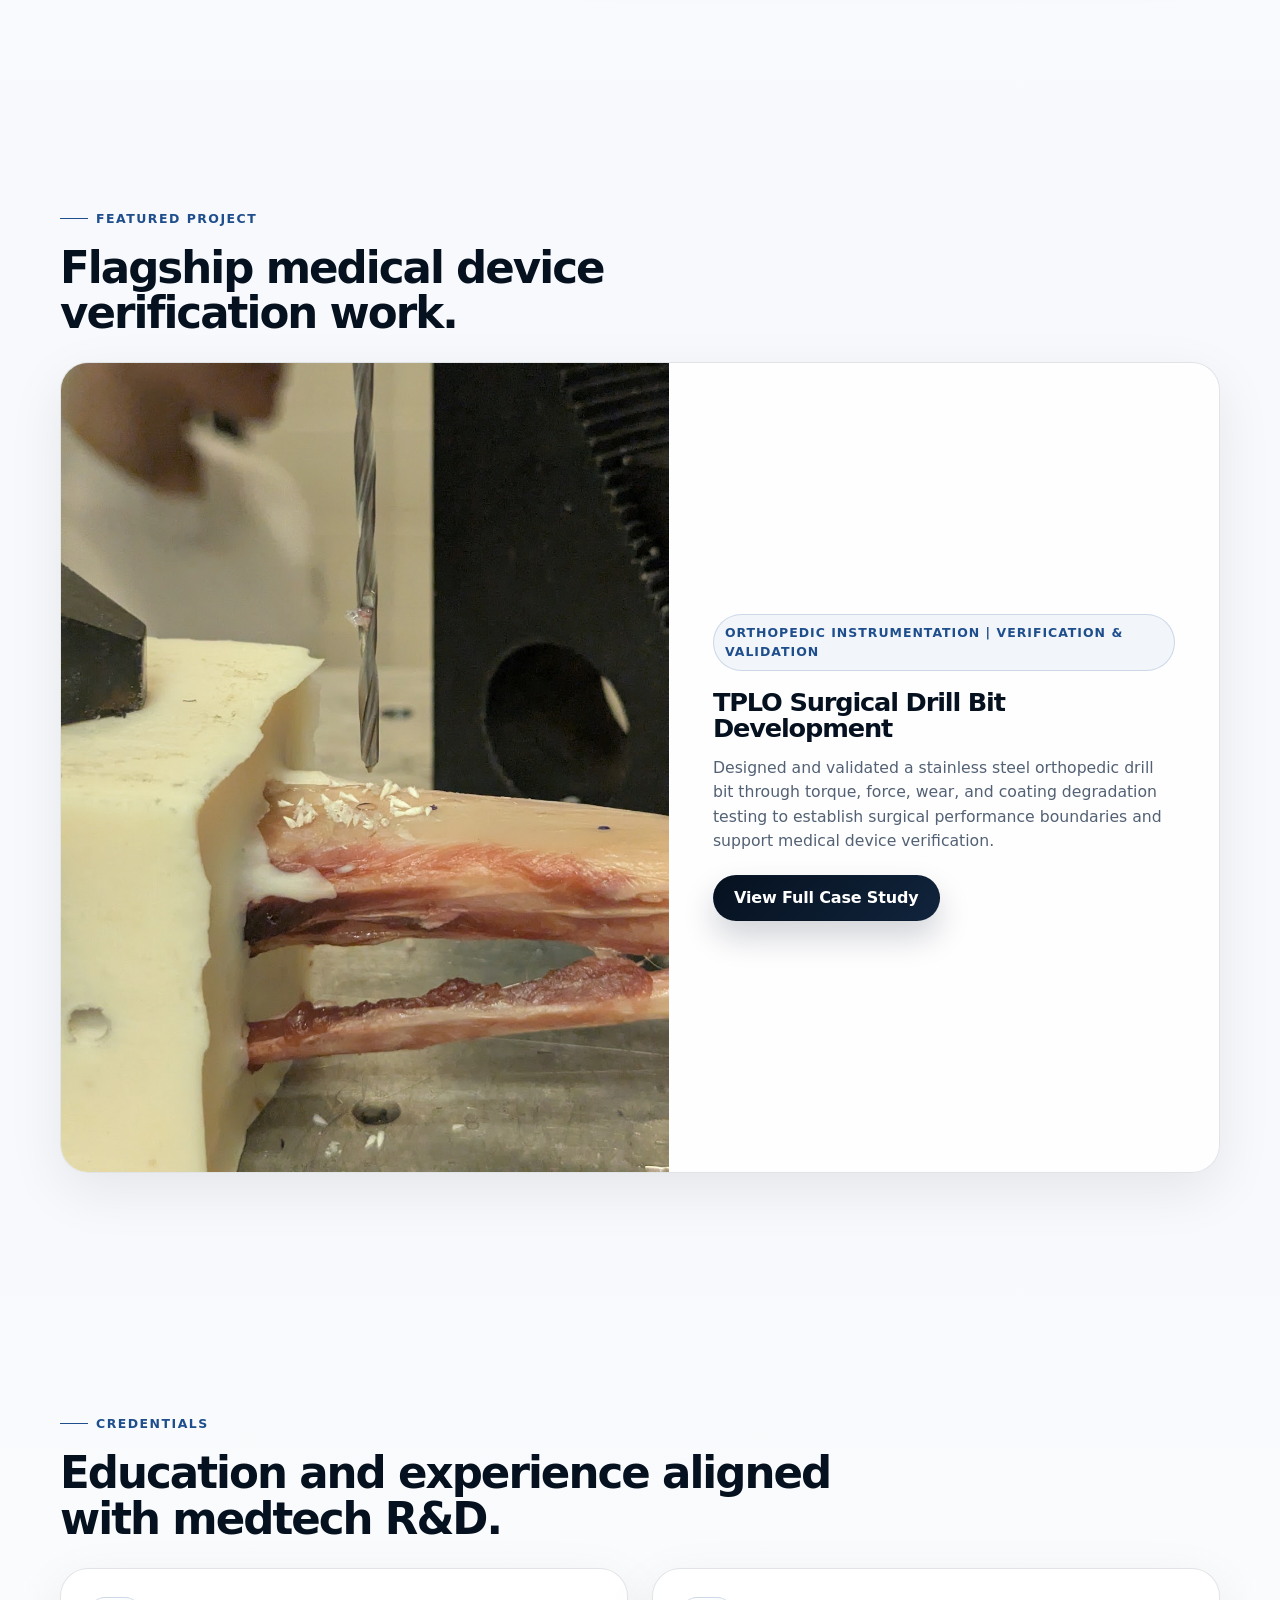
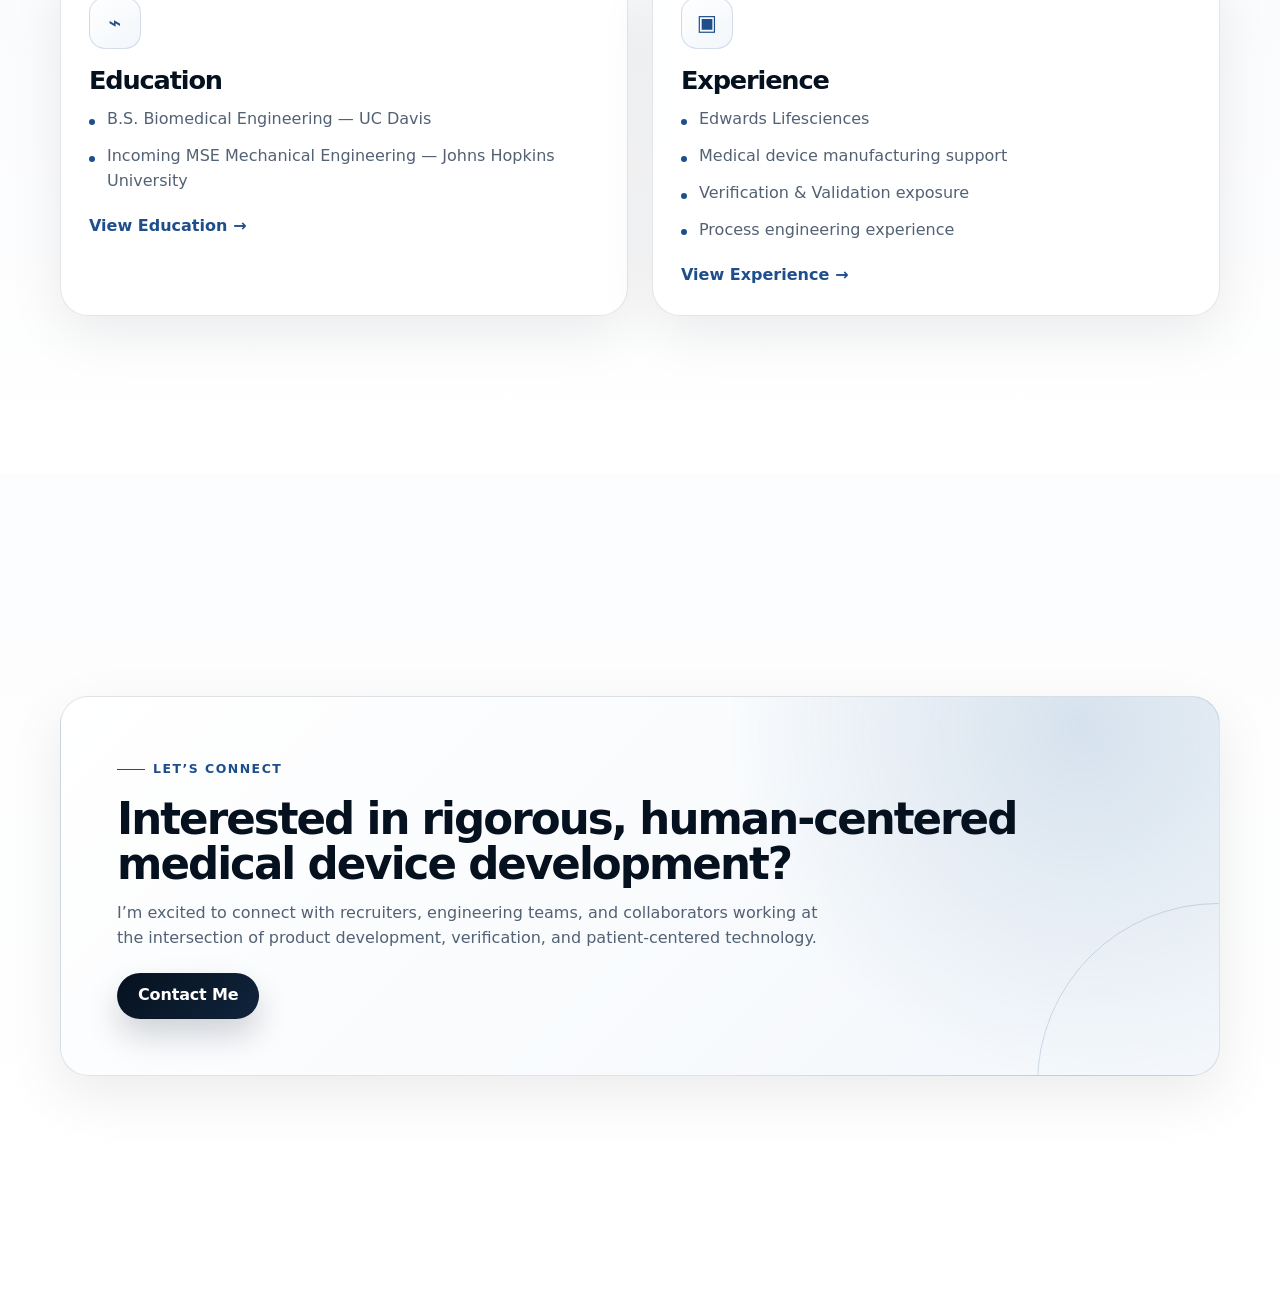
==== commit dd936c39: "Refine landing hero and section spacing" ====
--- a/index.html
+++ b/index.html
@@ -35,8 +35,15 @@
       <div class="hero-grid container">
         <div class="hero-copy reveal-on-scroll">
           <p class="eyebrow">Biomedical Engineer → Medical Device R&amp;D</p>
-          <h1 id="hero-title">Building Medical Devices Through Product Development, Verification &amp; Validation, and Rapid Prototyping</h1>
-          <p class="hero-subhead">I design and validate medical devices with a systems mindset—transforming concepts into testable hardware through rigorous engineering, failure analysis, and data-driven iteration.</p>
+          <h1 id="hero-title" class="hero-title">Hi, I’m Charuthi Arul</h1>
+          <p class="typing-line" aria-label="Professional focus areas">
+            <span
+              class="typing-text"
+              data-words="Biomedical Engineer|Robotics Enthusiast|Product Developer|MedTech Innovator"
+            >Biomedical Engineer</span>
+          </p>
+          <h2 class="hero-statement">Building Medical Devices Through Product Development, Verification &amp; Validation, and Rapid Prototyping</h2>
+          <p class="hero-subhead">I design and validate medical devices with a systems mindset—turning concepts into testable hardware through rigorous engineering, failure analysis, and data-driven iteration.</p>
           <div class="button-row" aria-label="Portfolio actions">
             <a class="btn btn-primary" href="projects.html">View Projects</a>
             <a class="btn btn-secondary" href="Charuthi_Arul_Resume.pdf" download>Download Resume</a>
--- a/style.css
+++ b/style.css
@@ -32,13 +32,14 @@
 
 html {
   scroll-behavior: smooth;
+  scroll-snap-type: y proximity;
 }
 
 body {
   margin: 0;
   color: var(--slate-900);
   font-family: Inter, ui-sans-serif, system-ui, -apple-system, BlinkMacSystemFont, "Segoe UI", sans-serif;
-  line-height: 1.65;
+  line-height: 1.55;
   background:
     radial-gradient(circle at top left, rgba(42, 101, 164, 0.10), transparent 32rem),
     linear-gradient(180deg, #ffffff 0%, var(--off-white) 44%, #ffffff 100%);
@@ -56,7 +57,19 @@
 }
 
 .section {
-  padding: clamp(72px, 8vw, 120px) 0;
+  padding: clamp(48px, 6vw, 84px) 0;
+}
+
+main > section.section {
+  min-height: calc(100vh - 76px);
+  display: flex;
+  align-items: center;
+  scroll-margin-top: 76px;
+  scroll-snap-align: start;
+}
+
+main > section.section > .container {
+  width: min(1160px, calc(100% - 40px));
 }
 
 h1,
@@ -76,13 +89,13 @@
 
 h1 {
   max-width: 940px;
-  margin-bottom: 26px;
-  font-size: clamp(3rem, 7vw, 6.7rem);
+  margin-bottom: 22px;
+  font-size: clamp(3rem, 6vw, 5.8rem);
 }
 
 h2 {
-  margin-bottom: 20px;
-  font-size: clamp(2.1rem, 4vw, 4rem);
+  margin-bottom: 14px;
+  font-size: clamp(2rem, 3.4vw, 3.45rem);
 }
 
 h3 {
@@ -116,7 +129,7 @@
 .brand {
   display: inline-flex;
   align-items: center;
-  gap: 12px;
+  gap: 10px;
   color: var(--navy-950);
   font-weight: 750;
   letter-spacing: -0.02em;
@@ -227,7 +240,7 @@
 .hero-grid {
   display: grid;
   grid-template-columns: minmax(0, 1.28fr) minmax(320px, 0.72fr);
-  gap: clamp(34px, 5vw, 74px);
+  gap: clamp(28px, 4vw, 56px);
   align-items: center;
 }
 
@@ -255,11 +268,59 @@
   background: currentColor;
 }
 
+.hero-title {
+  max-width: 820px;
+  margin-bottom: 10px;
+  font-size: clamp(3.4rem, 7vw, 6.6rem);
+}
+
+.typing-line {
+  display: flex;
+  align-items: center;
+  min-height: clamp(2.15rem, 4vw, 3.5rem);
+  margin-bottom: 18px;
+  color: var(--blue-700);
+  font-size: clamp(1.55rem, 3.3vw, 3rem);
+  font-weight: 800;
+  letter-spacing: -0.035em;
+  line-height: 1.05;
+}
+
+.typing-text {
+  display: inline-flex;
+  align-items: center;
+}
+
+.typing-text::after {
+  width: 2px;
+  height: 0.92em;
+  margin-left: 0.12em;
+  background: currentColor;
+  content: "";
+  animation: caret-blink 900ms steps(1) infinite;
+}
+
+.hero-statement {
+  max-width: 700px;
+  margin-bottom: 16px;
+  color: var(--navy-900);
+  font-size: clamp(1.18rem, 2vw, 1.72rem);
+  letter-spacing: -0.025em;
+  line-height: 1.18;
+}
+
 .hero-subhead {
-  max-width: 760px;
-  margin-bottom: 34px;
+  max-width: 690px;
+  margin-bottom: 28px;
   color: var(--slate-700);
-  font-size: clamp(1.08rem, 1.7vw, 1.35rem);
+  font-size: clamp(0.98rem, 1.35vw, 1.14rem);
+  line-height: 1.6;
+}
+
+@keyframes caret-blink {
+  50% {
+    opacity: 0;
+  }
 }
 
 .button-row {
@@ -271,7 +332,7 @@
 .hero-panel {
   position: relative;
   overflow: hidden;
-  padding: 30px;
+  padding: clamp(22px, 3vw, 28px);
   border: 1px solid rgba(255, 255, 255, 0.62);
   border-radius: var(--radius-lg);
   background:
@@ -293,8 +354,8 @@
 .metric-grid {
   display: grid;
   grid-template-columns: repeat(2, 1fr);
-  gap: 14px;
-  margin: 10px 0 24px;
+  gap: 12px;
+  margin: 8px 0 18px;
 }
 
 .metric-grid > div,
@@ -306,8 +367,8 @@
 }
 
 .metric-grid > div {
-  min-height: 118px;
-  padding: 18px;
+  min-height: 102px;
+  padding: 14px;
 }
 
 .metric-value,
@@ -317,13 +378,13 @@
 
 .metric-value {
   color: var(--navy-950);
-  font-size: 1.9rem;
+  font-size: 1.65rem;
   font-weight: 850;
   letter-spacing: -0.05em;
 }
 
 .metric-label {
-  margin-top: 7px;
+  margin-top: 5px;
   color: var(--slate-600);
   font-size: 0.88rem;
   line-height: 1.35;
@@ -364,8 +425,8 @@
 }
 
 .btn {
-  min-height: 50px;
-  padding: 0 22px;
+  min-height: 46px;
+  padding: 0 20px;
   border: 1px solid transparent;
   border-radius: 999px;
   letter-spacing: -0.01em;
@@ -413,13 +474,13 @@
 .about-grid {
   display: grid;
   grid-template-columns: 0.78fr 1.22fr;
-  gap: clamp(26px, 5vw, 64px);
+  gap: clamp(24px, 4vw, 52px);
   align-items: center;
 }
 
 .engineering-visual {
   position: relative;
-  min-height: 380px;
+  min-height: 330px;
   overflow: hidden;
   border: 1px solid var(--border);
   border-radius: var(--radius-lg);
@@ -497,14 +558,14 @@
 }
 
 .glass-card {
-  padding: clamp(28px, 5vw, 54px);
+  padding: clamp(26px, 4vw, 44px);
   backdrop-filter: blur(18px);
 }
 
 .content-card p:not(.section-label) {
   max-width: 680px;
-  margin-bottom: 28px;
-  font-size: 1.05rem;
+  margin-bottom: 22px;
+  font-size: 1rem;
 }
 
 /* ========================
@@ -516,7 +577,7 @@
 
 .section-heading {
   max-width: 780px;
-  margin-bottom: 34px;
+  margin-bottom: 26px;
 }
 
 .project-showcase {
@@ -534,7 +595,7 @@
 
 .project-image-link {
   position: relative;
-  min-height: 430px;
+  min-height: min(46vh, 360px);
   overflow: hidden;
   background: var(--navy-950);
 }
@@ -563,7 +624,7 @@
   flex-direction: column;
   justify-content: center;
   align-items: flex-start;
-  padding: clamp(30px, 5vw, 56px);
+  padding: clamp(26px, 4vw, 44px);
 }
 
 .tag {
@@ -575,8 +636,8 @@
 }
 
 .project-content p {
-  margin-bottom: 28px;
-  font-size: 1.03rem;
+  margin-bottom: 22px;
+  font-size: 0.98rem;
 }
 
 /* ========================
@@ -595,7 +656,7 @@
 
 .card,
 .credential-card {
-  padding: 32px;
+  padding: 28px;
   transition: transform var(--transition), box-shadow var(--transition), border-color var(--transition);
 }
 
@@ -611,7 +672,7 @@
   display: grid;
   width: 52px;
   height: 52px;
-  margin-bottom: 24px;
+  margin-bottom: 18px;
   place-items: center;
   border: 1px solid rgba(31, 78, 140, 0.18);
   border-radius: 16px;
@@ -625,7 +686,7 @@
   display: grid;
   gap: 12px;
   padding: 0;
-  margin: 0 0 26px;
+  margin: 0 0 20px;
   color: var(--slate-600);
   list-style: none;
 }
@@ -650,13 +711,13 @@
    FINAL CTA
 ======================== */
 .final-cta {
-  padding-top: 44px;
+  padding-top: clamp(48px, 6vw, 84px);
 }
 
 .cta-card {
   position: relative;
   overflow: hidden;
-  padding: clamp(34px, 6vw, 70px);
+  padding: clamp(30px, 5vw, 56px);
   background:
     radial-gradient(circle at 88% 8%, rgba(42, 101, 164, 0.16), transparent 22rem),
     linear-gradient(135deg, #ffffff, #f3f7fb);
@@ -675,8 +736,8 @@
 
 .cta-card p:not(.section-label) {
   max-width: 720px;
-  margin-bottom: 28px;
-  font-size: 1.05rem;
+  margin-bottom: 22px;
+  font-size: 1rem;
 }
 
 /* ========================
@@ -759,6 +820,15 @@
   .about-grid,
   .project-showcase {
     grid-template-columns: 1fr;
+  }
+
+  html {
+    scroll-snap-type: none;
+  }
+
+  main > section.section {
+    min-height: auto;
+    display: block;
   }
 
   .hero {
@@ -821,11 +891,20 @@
   }
 
   .section {
-    padding: 68px 0;
+    padding: 56px 0;
   }
 
   .hero {
-    padding-top: 78px;
+    padding-top: 64px;
+  }
+
+  .hero-title {
+    font-size: clamp(2.8rem, 14vw, 4.2rem);
+  }
+
+  .typing-line {
+    min-height: 2.25rem;
+    font-size: clamp(1.35rem, 7vw, 2.1rem);
   }
 
   .button-row,
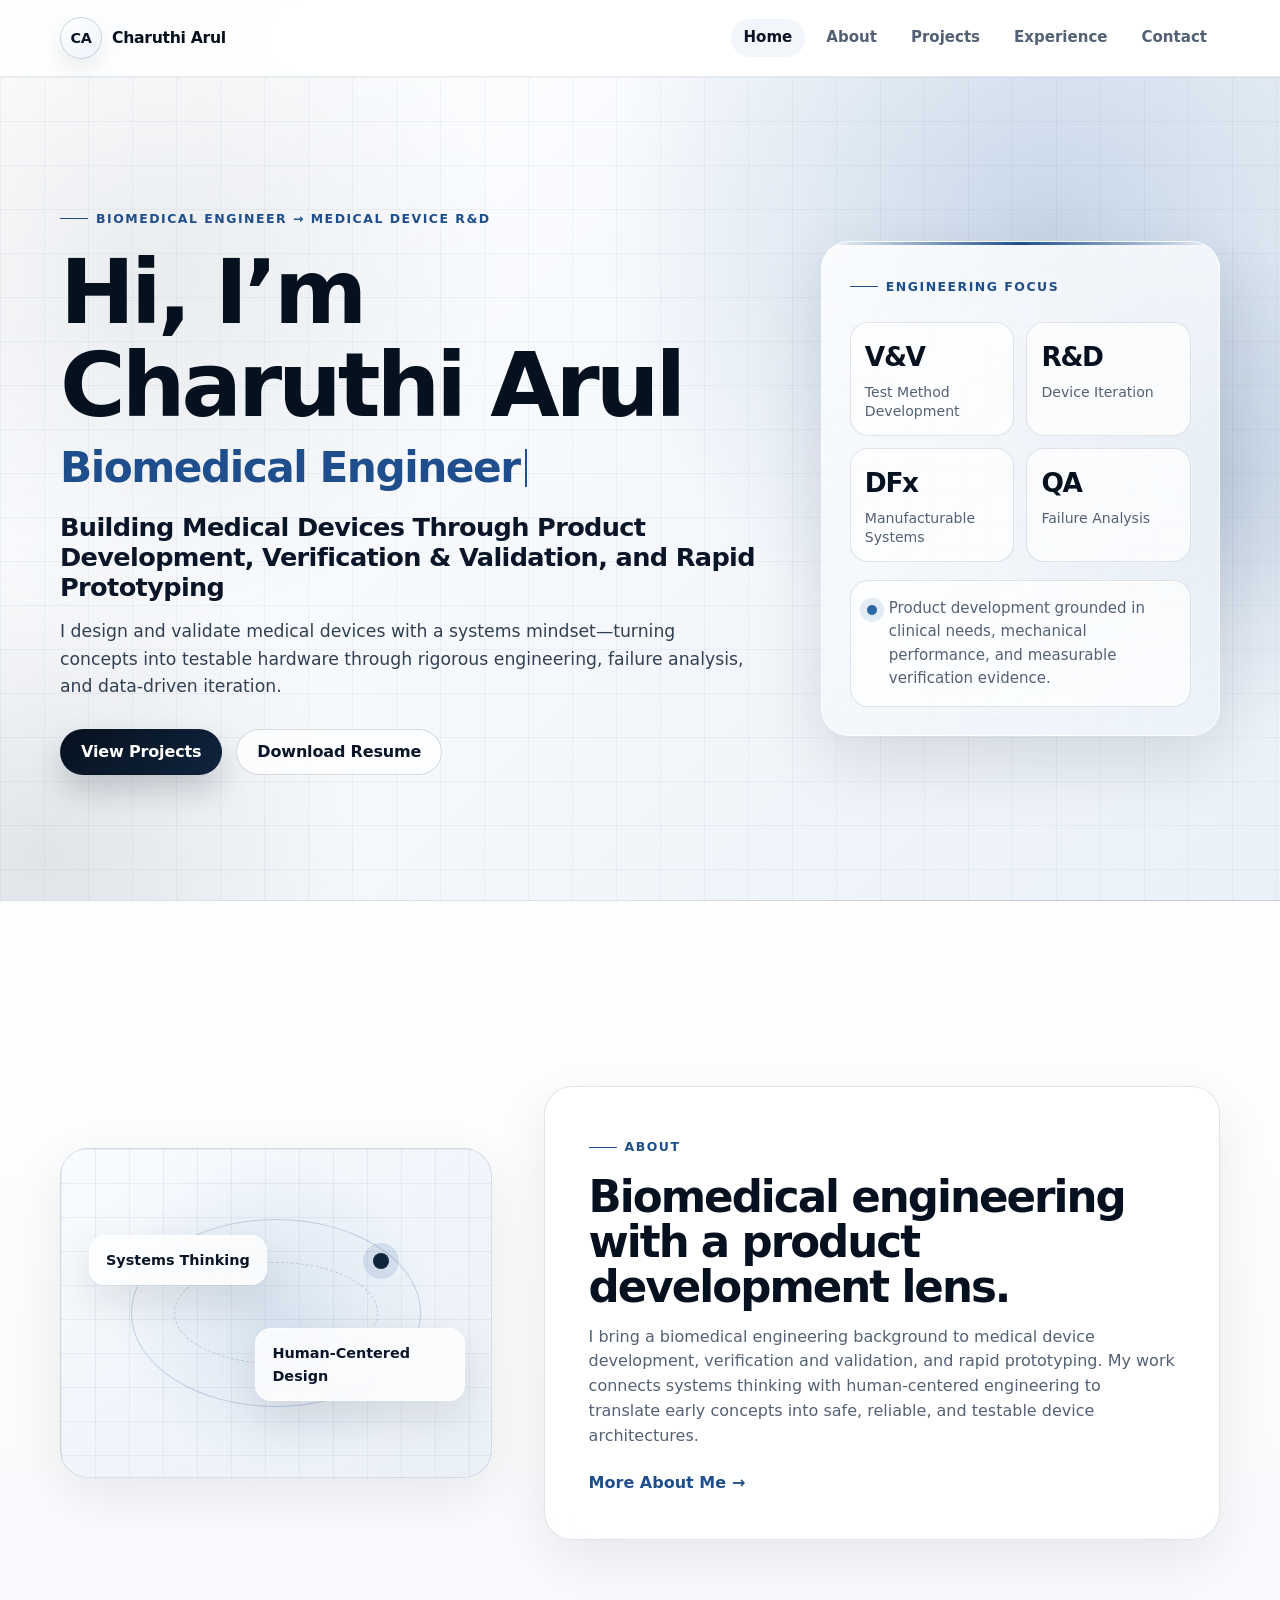
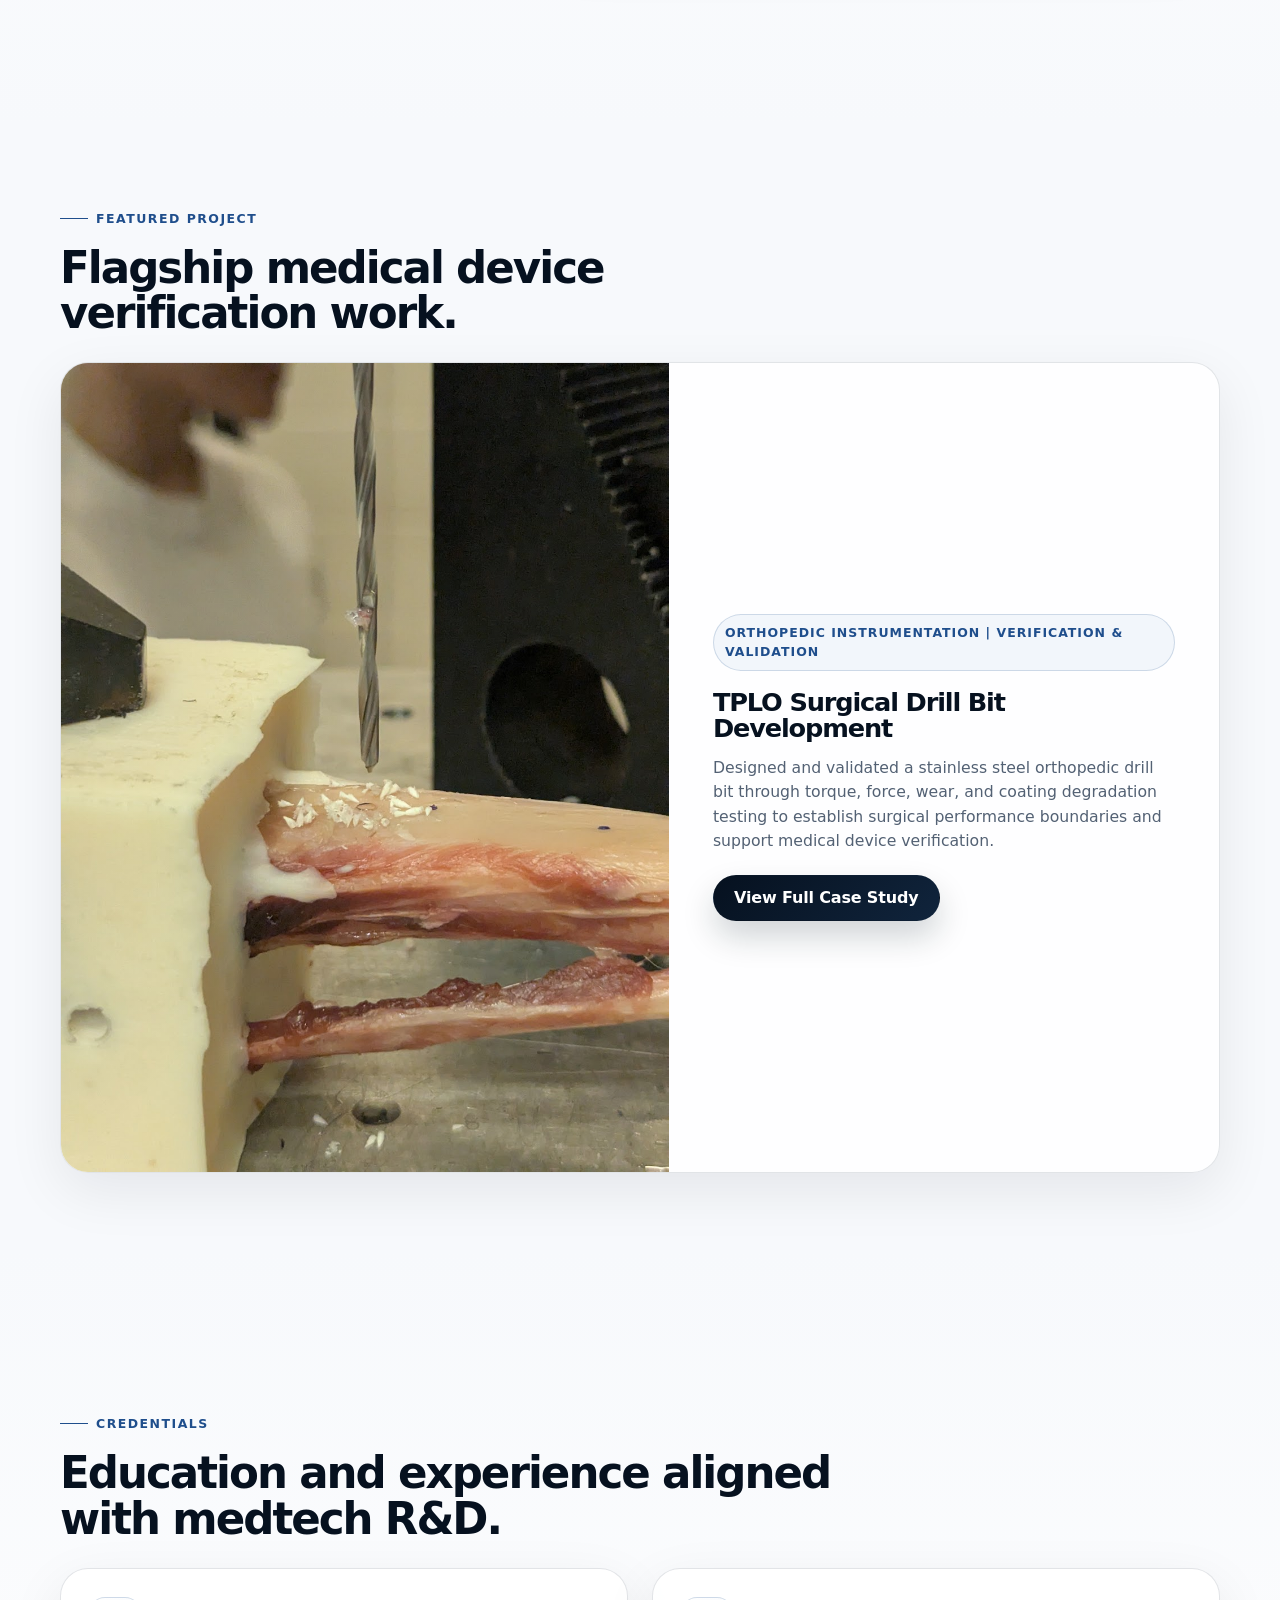
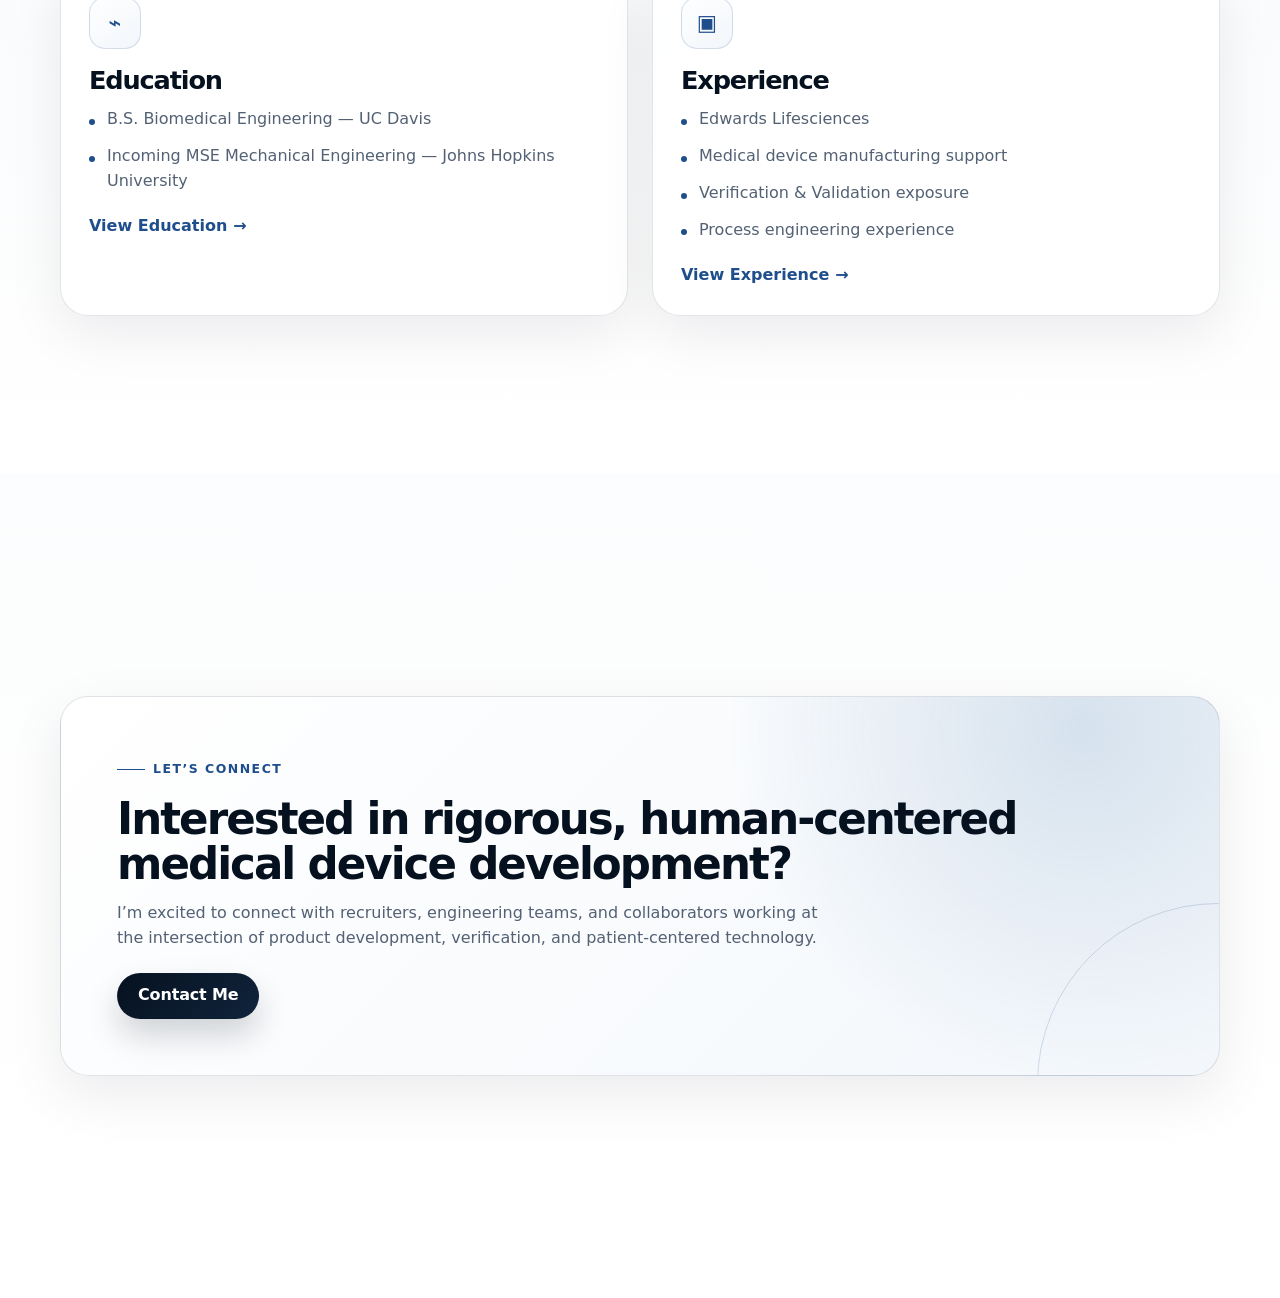
==== commit f7d4b5af: "Refine page motion behavior" ====
--- a/index.html
+++ b/index.html
@@ -33,7 +33,7 @@
   <main>
     <section class="hero section" aria-labelledby="hero-title">
       <div class="hero-grid container">
-        <div class="hero-copy reveal-on-scroll">
+        <div class="hero-copy fade-on-load">
           <p class="eyebrow">Biomedical Engineer → Medical Device R&amp;D</p>
           <h1 id="hero-title" class="hero-title">Hi, I’m Charuthi Arul</h1>
           <p class="typing-line" aria-label="Professional focus areas">
@@ -50,7 +50,7 @@
           </div>
         </div>
 
-        <aside class="hero-panel reveal-on-scroll" aria-label="Engineering focus areas">
+        <aside class="hero-panel fade-on-load" aria-label="Engineering focus areas">
           <div class="hero-panel-topline"></div>
           <p class="panel-kicker">Engineering Focus</p>
           <div class="metric-grid">
@@ -81,12 +81,12 @@
 
     <section class="about-preview section" aria-labelledby="about-title">
       <div class="container about-grid">
-        <div class="engineering-visual reveal-on-scroll" aria-hidden="true">
+        <div class="engineering-visual fade-on-load" aria-hidden="true">
           <div class="visual-orbit"></div>
           <div class="visual-card visual-card-primary">Systems Thinking</div>
           <div class="visual-card visual-card-secondary">Human-Centered Design</div>
         </div>
-        <div class="content-card glass-card reveal-on-scroll">
+        <div class="content-card glass-card fade-on-load">
           <p class="section-label">About</p>
           <h2 id="about-title">Biomedical engineering with a product development lens.</h2>
           <p>I bring a biomedical engineering background to medical device development, verification and validation, and rapid prototyping. My work connects systems thinking with human-centered engineering to translate early concepts into safe, reliable, and testable device architectures.</p>
@@ -97,12 +97,12 @@
 
     <section class="featured-project section" aria-labelledby="featured-title">
       <div class="container">
-        <div class="section-heading reveal-on-scroll">
+        <div class="section-heading fade-on-load">
           <p class="section-label">Featured Project</p>
           <h2 id="featured-title">Flagship medical device verification work.</h2>
         </div>
 
-        <article class="project-showcase reveal-on-scroll">
+        <article class="project-showcase fade-on-load">
           <a class="project-image-link" href="projects/vetbit.html" aria-label="View TPLO Surgical Drill Bit Development case study">
             <img src="images/Drillbit.jpg" alt="Stainless steel surgical drill bit prototype" />
           </a>
@@ -118,12 +118,12 @@
 
     <section class="credentials section" aria-labelledby="credentials-title">
       <div class="container">
-        <div class="section-heading reveal-on-scroll">
+        <div class="section-heading fade-on-load">
           <p class="section-label">Credentials</p>
           <h2 id="credentials-title">Education and experience aligned with medtech R&amp;D.</h2>
         </div>
         <div class="split credential-grid">
-          <article class="card credential-card reveal-on-scroll">
+          <article class="card credential-card fade-on-load">
             <div class="card-icon" aria-hidden="true">⌁</div>
             <h3>Education</h3>
             <ul class="clean-list">
@@ -133,7 +133,7 @@
             <a class="text-link" href="education.html">View Education <span aria-hidden="true">→</span></a>
           </article>
 
-          <article class="card credential-card reveal-on-scroll">
+          <article class="card credential-card fade-on-load">
             <div class="card-icon" aria-hidden="true">▣</div>
             <h3>Experience</h3>
             <ul class="clean-list">
@@ -149,7 +149,7 @@
     </section>
 
     <section class="final-cta section" aria-labelledby="cta-title">
-      <div class="container cta-card reveal-on-scroll">
+      <div class="container cta-card fade-on-load">
         <p class="section-label">Let’s Connect</p>
         <h2 id="cta-title">Interested in rigorous, human-centered medical device development?</h2>
         <p>I’m excited to connect with recruiters, engineering teams, and collaborators working at the intersection of product development, verification, and patient-centered technology.</p>
--- a/style.css
+++ b/style.css
@@ -30,10 +30,6 @@
   box-sizing: border-box;
 }
 
-html {
-  scroll-behavior: smooth;
-  scroll-snap-type: y proximity;
-}
 
 body {
   margin: 0;
@@ -65,7 +61,6 @@
   display: flex;
   align-items: center;
   scroll-margin-top: 76px;
-  scroll-snap-align: start;
 }
 
 main > section.section > .container {
@@ -785,18 +780,331 @@
   font-weight: 750;
 }
 
+
+/* ========================
+   ABOUT PAGE
+======================== */
+.about-hero {
+  position: relative;
+  overflow: hidden;
+  background:
+    radial-gradient(circle at 12% 24%, rgba(42, 101, 164, 0.13), transparent 26rem),
+    radial-gradient(circle at 88% 20%, rgba(6, 17, 31, 0.08), transparent 30rem),
+    linear-gradient(180deg, #ffffff 0%, #f5f8fc 100%);
+}
+
+.about-hero::before {
+  position: absolute;
+  inset: 0;
+  background:
+    linear-gradient(rgba(16, 36, 60, 0.042) 1px, transparent 1px),
+    linear-gradient(90deg, rgba(16, 36, 60, 0.042) 1px, transparent 1px);
+  background-size: 42px 42px;
+  content: "";
+  mask-image: linear-gradient(180deg, rgba(0, 0, 0, 0.78), transparent 86%);
+  pointer-events: none;
+}
+
+.about-hero-grid {
+  position: relative;
+  z-index: 1;
+  display: grid;
+  grid-template-columns: minmax(300px, 0.82fr) minmax(0, 1.18fr);
+  gap: clamp(28px, 4vw, 56px);
+  align-items: center;
+}
+
+.about-portrait-panel {
+  position: relative;
+  min-height: min(66vh, 610px);
+  padding: clamp(18px, 2.4vw, 26px);
+  border: 1px solid rgba(255, 255, 255, 0.72);
+  border-radius: var(--radius-lg);
+  background:
+    linear-gradient(145deg, rgba(255, 255, 255, 0.78), rgba(237, 243, 250, 0.62)),
+    radial-gradient(circle at 30% 18%, rgba(42, 101, 164, 0.16), transparent 18rem);
+  box-shadow: var(--shadow-card);
+  backdrop-filter: blur(20px);
+}
+
+.portrait-glow {
+  position: absolute;
+  width: 290px;
+  height: 290px;
+  right: -70px;
+  top: -66px;
+  border-radius: 50%;
+  background: radial-gradient(circle, rgba(42, 101, 164, 0.27), transparent 68%);
+  animation: orbit-glow 7s ease-in-out infinite alternate;
+}
+
+.portrait-frame {
+  position: relative;
+  overflow: hidden;
+  height: min(48vh, 455px);
+  border: 1px solid rgba(16, 36, 60, 0.12);
+  border-radius: 24px;
+  background: var(--navy-950);
+  box-shadow: inset 0 1px 0 rgba(255, 255, 255, 0.24), 0 24px 60px rgba(6, 17, 31, 0.16);
+}
+
+.portrait-frame::after {
+  position: absolute;
+  inset: 0;
+  background: linear-gradient(180deg, transparent 52%, rgba(6, 17, 31, 0.34));
+  content: "";
+}
+
+.portrait-frame img {
+  width: 100%;
+  height: 100%;
+  object-fit: cover;
+  filter: saturate(0.92) contrast(1.04);
+}
+
+.portrait-signal-card {
+  position: absolute;
+  right: clamp(24px, 3vw, 42px);
+  bottom: clamp(26px, 3.4vw, 48px);
+  display: flex;
+  max-width: 300px;
+  gap: 12px;
+  padding: 16px;
+  border: 1px solid rgba(255, 255, 255, 0.72);
+  border-radius: 20px;
+  background: rgba(255, 255, 255, 0.82);
+  box-shadow: 0 18px 44px rgba(6, 17, 31, 0.13);
+  backdrop-filter: blur(18px);
+}
+
+.portrait-signal-card p {
+  margin-bottom: 0;
+  color: var(--navy-900);
+  font-size: 0.9rem;
+  line-height: 1.45;
+}
+
+.floating-discipline {
+  position: absolute;
+  padding: 9px 12px;
+  border: 1px solid rgba(31, 78, 140, 0.18);
+  border-radius: 999px;
+  background: rgba(255, 255, 255, 0.78);
+  color: var(--blue-700);
+  font-size: 0.76rem;
+  font-weight: 850;
+  letter-spacing: 0.1em;
+  text-transform: uppercase;
+  box-shadow: 0 14px 34px rgba(6, 17, 31, 0.10);
+  backdrop-filter: blur(14px);
+}
+
+.discipline-one {
+  top: 28px;
+  left: 30px;
+}
+
+.discipline-two {
+  right: 26px;
+  top: 36%;
+}
+
+.about-copy h1 {
+  max-width: 760px;
+  margin-bottom: 16px;
+  font-size: clamp(2.45rem, 4.7vw, 5rem);
+}
+
+.about-lede {
+  max-width: 760px;
+  margin-bottom: 18px;
+  color: var(--navy-900);
+  font-size: clamp(1.08rem, 1.55vw, 1.34rem);
+  line-height: 1.42;
+  letter-spacing: -0.02em;
+}
+
+.about-narrative {
+  display: grid;
+  gap: 12px;
+  max-width: 760px;
+}
+
+.about-narrative p {
+  margin-bottom: 0;
+  font-size: 0.98rem;
+}
+
+.about-stat-grid {
+  display: grid;
+  grid-template-columns: repeat(5, minmax(0, 1fr));
+  gap: 12px;
+  margin-top: clamp(22px, 3vw, 34px);
+}
+
+.about-stat-card {
+  position: relative;
+  overflow: hidden;
+  min-height: 112px;
+  padding: 16px;
+  border: 1px solid rgba(16, 36, 60, 0.12);
+  border-radius: 20px;
+  background: rgba(255, 255, 255, 0.78);
+  box-shadow: inset 0 1px 0 rgba(255, 255, 255, 0.92), 0 16px 34px rgba(6, 17, 31, 0.06);
+  transition: transform var(--transition), box-shadow var(--transition), border-color var(--transition);
+}
+
+.about-stat-card::after {
+  position: absolute;
+  width: 76px;
+  height: 76px;
+  right: -30px;
+  bottom: -32px;
+  border-radius: 50%;
+  background: radial-gradient(circle, rgba(42, 101, 164, 0.15), transparent 70%);
+  content: "";
+}
+
+.about-stat-card:hover,
+.leadership-card:hover {
+  transform: translateY(-5px);
+  border-color: rgba(31, 78, 140, 0.24);
+  box-shadow: var(--shadow-card);
+}
+
+.stat-number,
+.stat-label {
+  display: block;
+}
+
+.stat-number {
+  color: var(--navy-950);
+  font-size: 1.18rem;
+  font-weight: 900;
+  letter-spacing: -0.04em;
+}
+
+.stat-label {
+  margin-top: 9px;
+  color: var(--slate-600);
+  font-size: 0.82rem;
+  font-weight: 700;
+  line-height: 1.28;
+}
+
+.leadership-section {
+  background: linear-gradient(180deg, var(--off-white), #ffffff);
+}
+
+.leadership-shell {
+  display: grid;
+  grid-template-columns: minmax(260px, 0.78fr) minmax(0, 1.22fr);
+  gap: clamp(24px, 4vw, 48px);
+  align-items: start;
+  padding: clamp(24px, 4vw, 44px);
+  border: 1px solid var(--border);
+  border-radius: var(--radius-lg);
+  background:
+    radial-gradient(circle at 8% 10%, rgba(42, 101, 164, 0.13), transparent 20rem),
+    rgba(255, 255, 255, 0.82);
+  box-shadow: var(--shadow-soft);
+  backdrop-filter: blur(18px);
+}
+
+.leadership-heading {
+  position: sticky;
+  top: 100px;
+}
+
+.leadership-heading h2 {
+  font-size: clamp(1.9rem, 3vw, 3.05rem);
+}
+
+.leadership-heading p:not(.section-label) {
+  max-width: 420px;
+  margin-bottom: 0;
+}
+
+.leadership-grid {
+  display: grid;
+  gap: 14px;
+}
+
+.leadership-card {
+  position: relative;
+  padding: 24px;
+  border: 1px solid rgba(16, 36, 60, 0.12);
+  border-radius: 24px;
+  background: linear-gradient(145deg, rgba(255, 255, 255, 0.90), rgba(242, 246, 251, 0.78));
+  box-shadow: 0 16px 40px rgba(6, 17, 31, 0.07);
+  transition: transform var(--transition), box-shadow var(--transition), border-color var(--transition);
+}
+
+.leadership-index {
+  display: inline-flex;
+  margin-bottom: 14px;
+  color: var(--blue-700);
+  font-size: 0.76rem;
+  font-weight: 900;
+  letter-spacing: 0.14em;
+}
+
+.leadership-card h3 {
+  margin-bottom: 10px;
+  font-size: clamp(1.25rem, 1.7vw, 1.6rem);
+}
+
+.leadership-card p {
+  margin-bottom: 16px;
+  font-size: 0.95rem;
+}
+
+.leadership-tags {
+  display: flex;
+  flex-wrap: wrap;
+  gap: 8px;
+}
+
+.leadership-tags span {
+  display: inline-flex;
+  padding: 7px 10px;
+  border: 1px solid rgba(31, 78, 140, 0.16);
+  border-radius: 999px;
+  background: rgba(242, 246, 251, 0.86);
+  color: var(--blue-700);
+  font-size: 0.75rem;
+  font-weight: 800;
+}
+
+@keyframes orbit-glow {
+  from {
+    transform: translate3d(0, 0, 0) scale(1);
+    opacity: 0.72;
+  }
+
+  to {
+    transform: translate3d(-24px, 22px, 0) scale(1.08);
+    opacity: 1;
+  }
+}
+
 /* ========================
    ANIMATION + RESPONSIVE
 ======================== */
-.reveal-on-scroll {
-  opacity: 0;
-  transform: translateY(18px);
-  transition: opacity 650ms ease, transform 650ms ease;
-}
-
-.reveal-on-scroll.is-visible {
-  opacity: 1;
-  transform: translateY(0);
+.fade-on-load {
+  animation: section-fade-in 520ms ease both;
+}
+
+@keyframes section-fade-in {
+  from {
+    opacity: 0;
+    transform: translateY(10px);
+  }
+
+  to {
+    opacity: 1;
+    transform: translateY(0);
+  }
 }
 
 @media (prefers-reduced-motion: reduce) {
@@ -809,21 +1117,39 @@
     animation-iteration-count: 1 !important;
   }
 
-  .reveal-on-scroll {
-    opacity: 1;
-    transform: none;
+  .fade-on-load {
+    animation: none !important;
+  }
+}
+
+
+@media (min-width: 981px) and (max-width: 1180px) {
+  .hero-grid {
+    grid-template-columns: 1fr;
+    gap: 24px;
+  }
+
+  .hero-panel {
+    max-width: none;
+    margin-top: 0;
+  }
+
+  .metric-grid {
+    grid-template-columns: repeat(4, minmax(0, 1fr));
+  }
+
+  .metric-grid > div {
+    min-height: 86px;
   }
 }
 
 @media (max-width: 980px) {
   .hero-grid,
   .about-grid,
+  .about-hero-grid,
+  .leadership-shell,
   .project-showcase {
     grid-template-columns: 1fr;
-  }
-
-  html {
-    scroll-snap-type: none;
   }
 
   main > section.section {
@@ -837,6 +1163,23 @@
 
   .hero-panel {
     max-width: 620px;
+  }
+
+  .about-portrait-panel {
+    min-height: auto;
+    max-width: 620px;
+  }
+
+  .about-stat-grid {
+    grid-template-columns: repeat(3, minmax(0, 1fr));
+  }
+
+  .about-stat-card-wide {
+    grid-column: span 2;
+  }
+
+  .leadership-heading {
+    position: static;
   }
 
   .project-image-link {
@@ -913,12 +1256,41 @@
   }
 
   .metric-grid,
+  .about-stat-grid,
   .split,
   .credential-grid,
   .project-grid {
     grid-template-columns: 1fr;
   }
 
+  .about-stat-card-wide {
+    grid-column: auto;
+  }
+
+  .about-portrait-panel {
+    padding: 16px;
+  }
+
+  .portrait-frame {
+    height: 390px;
+  }
+
+  .portrait-signal-card {
+    position: relative;
+    right: auto;
+    bottom: auto;
+    max-width: none;
+    margin-top: 14px;
+  }
+
+  .floating-discipline {
+    display: none;
+  }
+
+  .leadership-shell {
+    padding: 22px;
+  }
+
   .engineering-visual {
     min-height: 310px;
   }
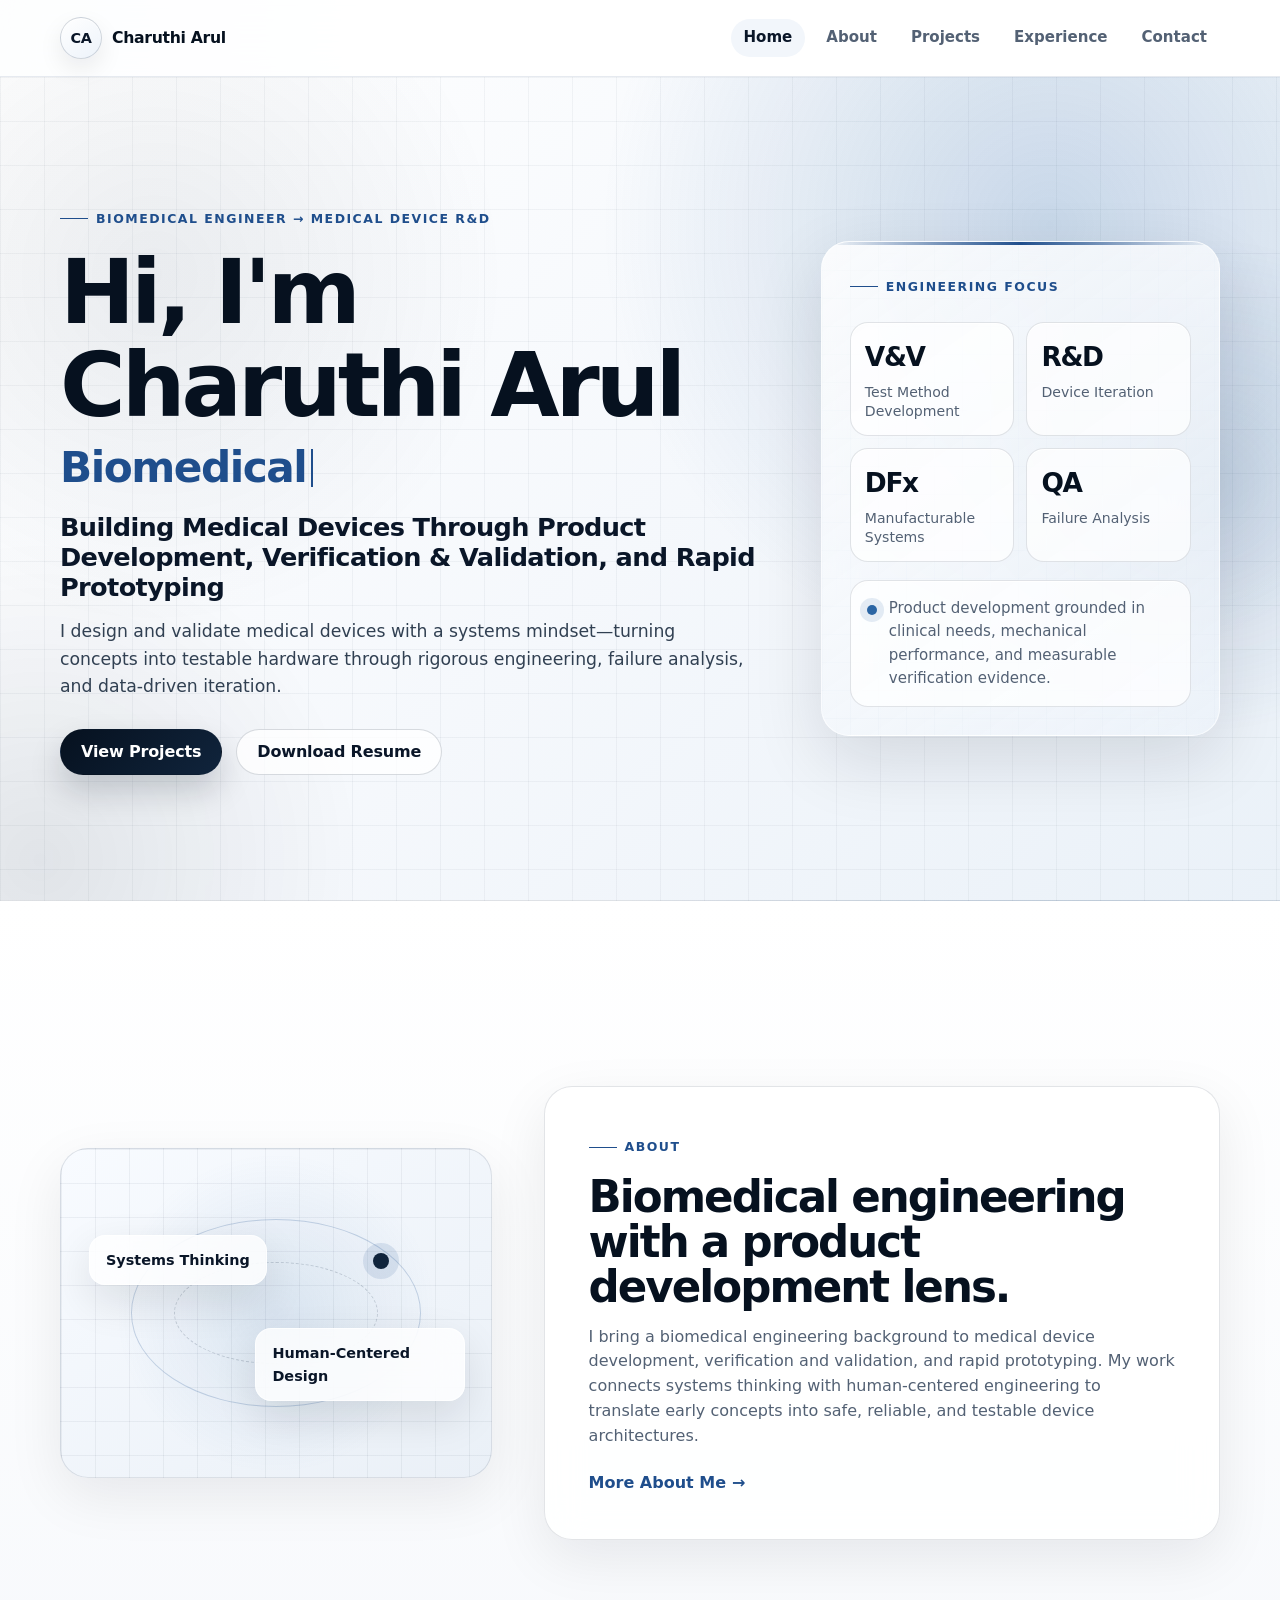
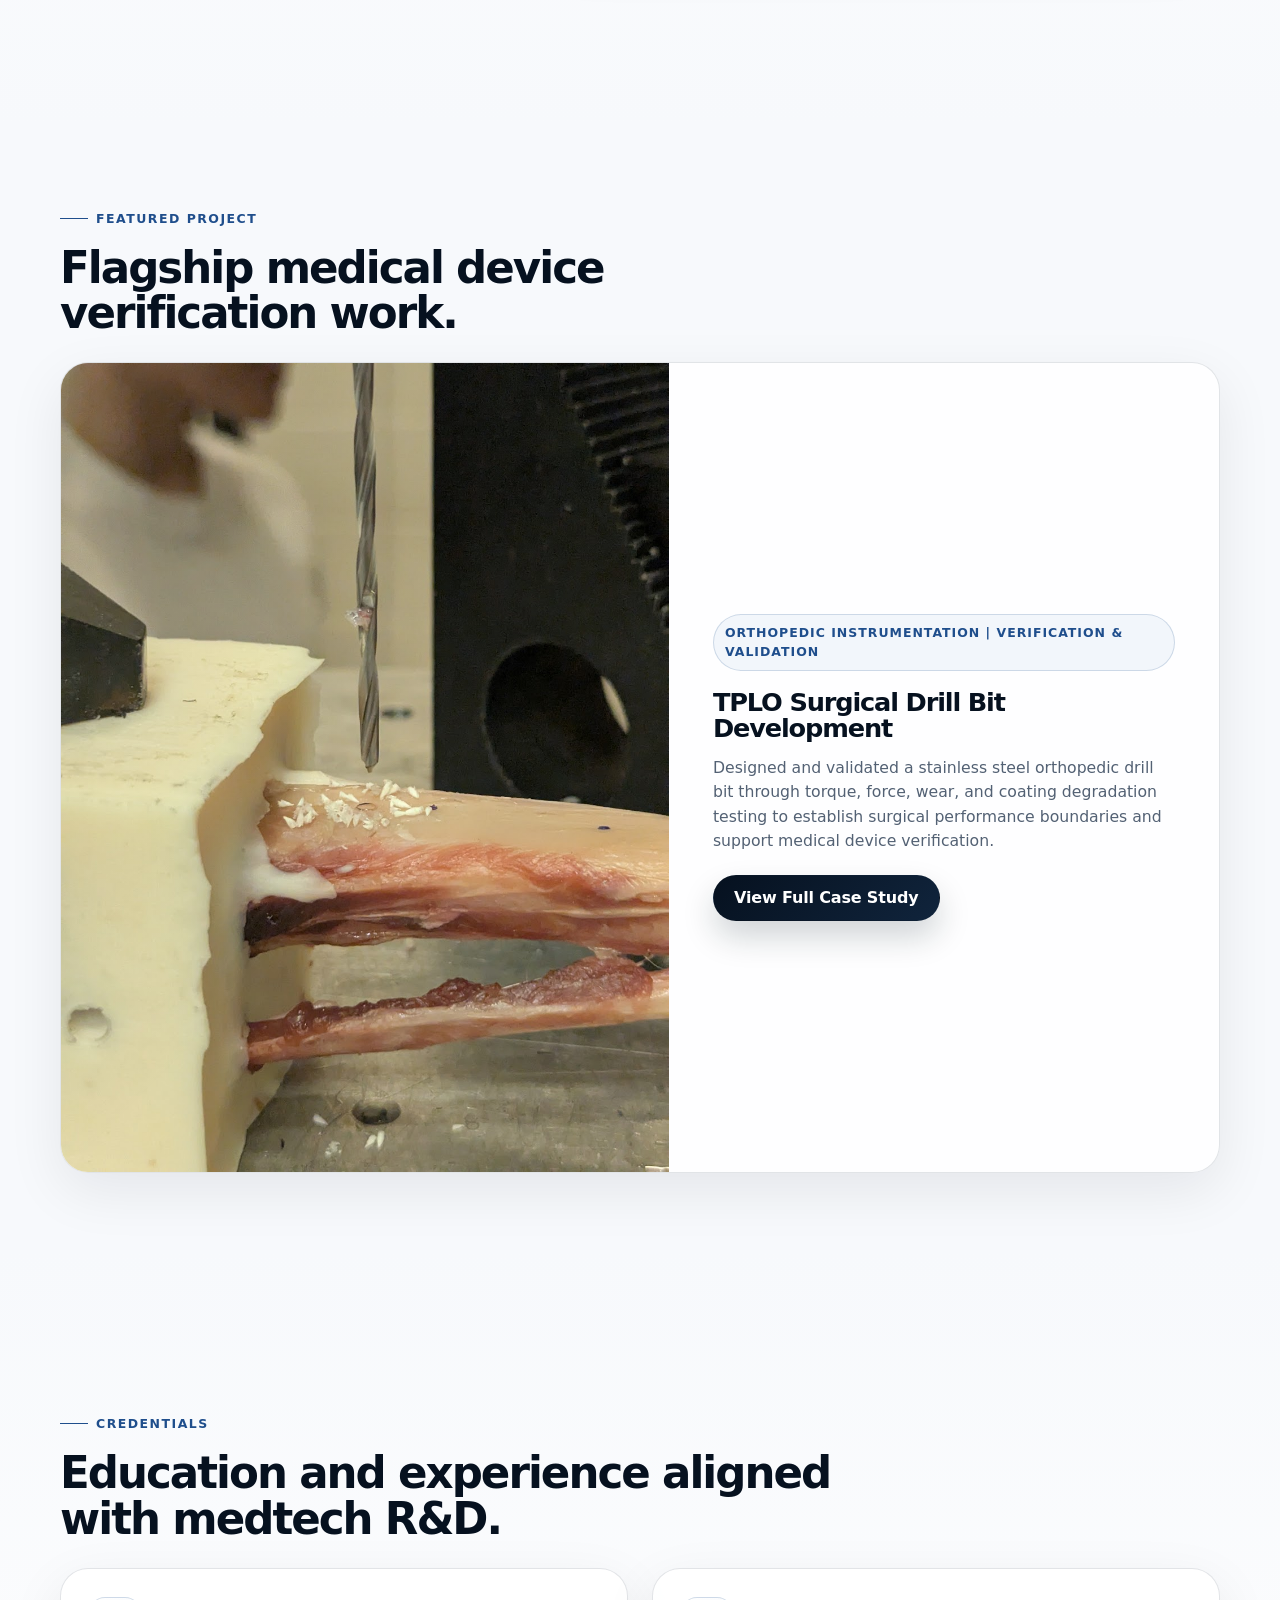
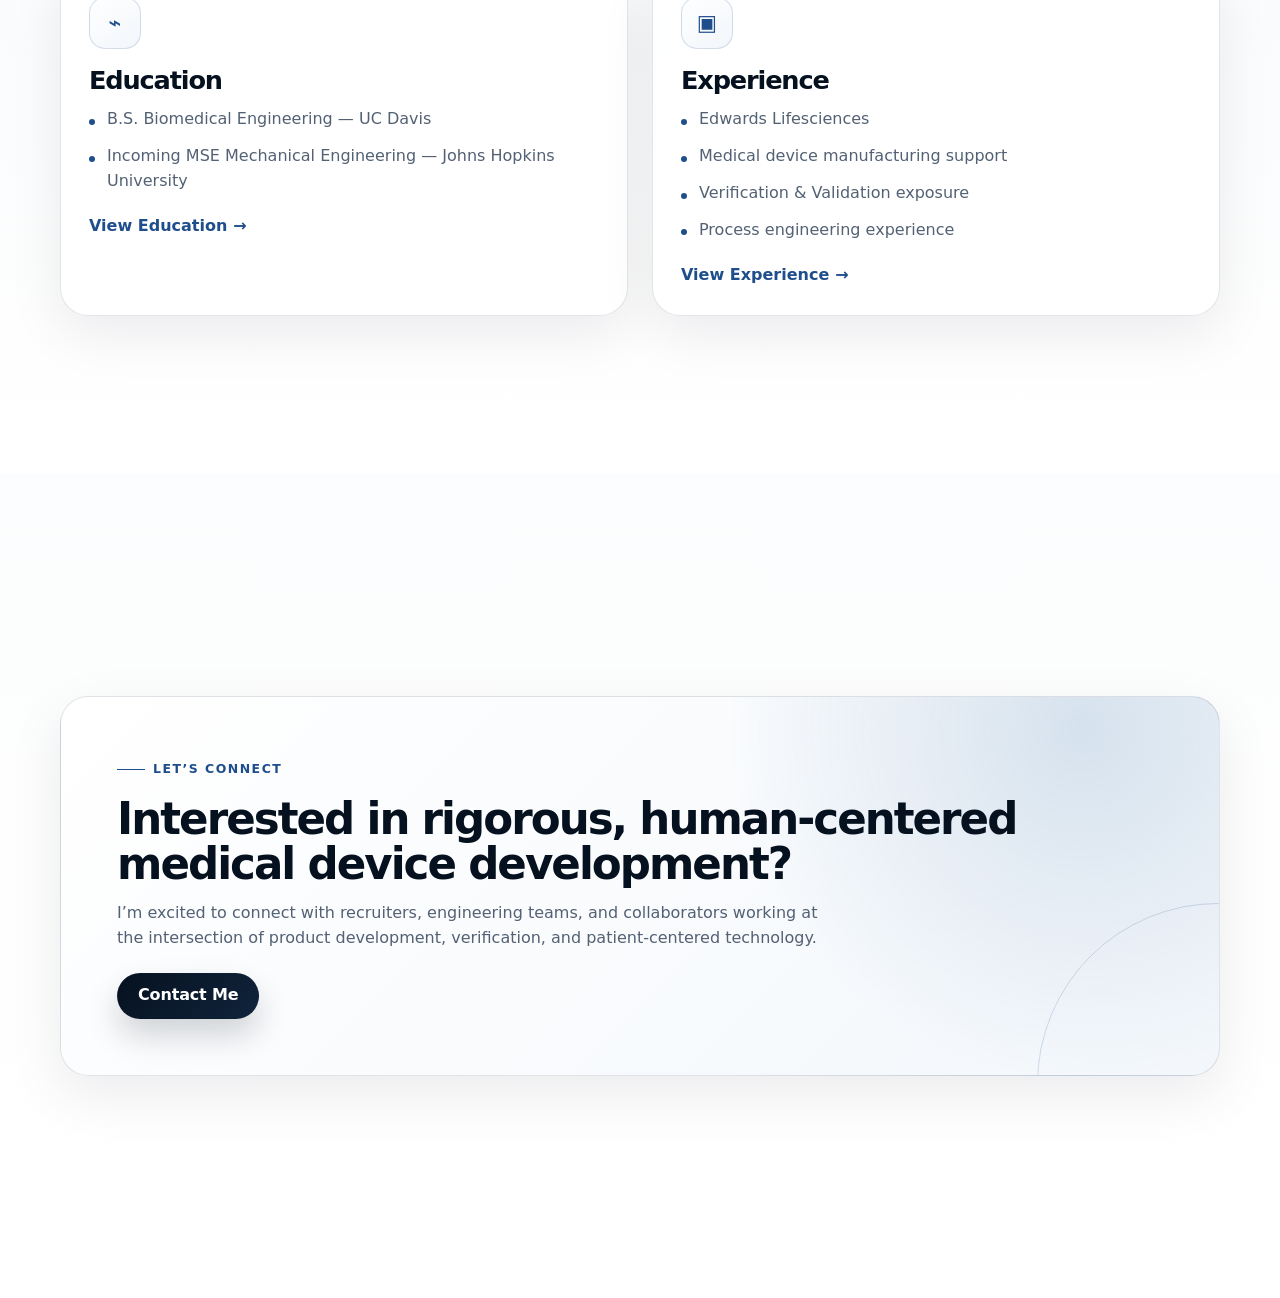
==== commit 61cc636f: "Keep hero name on one line" ====
--- a/index.html
+++ b/index.html
@@ -35,7 +35,7 @@
       <div class="hero-grid container">
         <div class="hero-copy fade-on-load">
           <p class="eyebrow">Biomedical Engineer → Medical Device R&amp;D</p>
-          <h1 id="hero-title" class="hero-title">Hi, I’m Charuthi Arul</h1>
+          <h1 id="hero-title" class="hero-title">Hi, I'm<br /><span class="hero-name">Charuthi Arul</span></h1>
           <p class="typing-line" aria-label="Professional focus areas">
             <span
               class="typing-text"
--- a/style.css
+++ b/style.css
@@ -269,6 +269,10 @@
   font-size: clamp(3.4rem, 7vw, 6.6rem);
 }
 
+.hero-name {
+  white-space: nowrap;
+}
+
 .typing-line {
   display: flex;
   align-items: center;
@@ -1088,6 +1092,150 @@
   }
 }
 
+
+
+/* ========================
+   CONTACT PAGE
+======================== */
+.contact-hero {
+  position: relative;
+  overflow: hidden;
+  background:
+    radial-gradient(circle at 14% 22%, rgba(42, 101, 164, 0.14), transparent 26rem),
+    radial-gradient(circle at 86% 16%, rgba(6, 17, 31, 0.08), transparent 30rem),
+    linear-gradient(180deg, #ffffff 0%, #f5f8fc 100%);
+}
+
+.contact-hero::before {
+  position: absolute;
+  inset: 0;
+  background:
+    linear-gradient(rgba(16, 36, 60, 0.04) 1px, transparent 1px),
+    linear-gradient(90deg, rgba(16, 36, 60, 0.04) 1px, transparent 1px);
+  background-size: 42px 42px;
+  content: "";
+  mask-image: linear-gradient(180deg, rgba(0, 0, 0, 0.76), transparent 86%);
+  pointer-events: none;
+}
+
+.contact-shell {
+  position: relative;
+  z-index: 1;
+  display: grid;
+  grid-template-columns: minmax(0, 1.08fr) minmax(320px, 0.92fr);
+  gap: clamp(28px, 4vw, 56px);
+  align-items: center;
+}
+
+.contact-copy h1 {
+  max-width: 760px;
+  margin-bottom: 16px;
+  font-size: clamp(2.65rem, 5.4vw, 5.5rem);
+}
+
+.contact-lede {
+  max-width: 760px;
+  margin-bottom: 16px;
+  color: var(--navy-900);
+  font-size: clamp(1.1rem, 1.65vw, 1.42rem);
+  line-height: 1.42;
+  letter-spacing: -0.02em;
+}
+
+.contact-body {
+  max-width: 680px;
+  margin-bottom: 28px;
+  font-size: 1rem;
+}
+
+.contact-panel {
+  position: relative;
+  display: grid;
+  gap: 16px;
+  overflow: hidden;
+  padding: clamp(20px, 3vw, 30px);
+  border: 1px solid rgba(255, 255, 255, 0.72);
+  border-radius: var(--radius-lg);
+  background:
+    linear-gradient(145deg, rgba(255, 255, 255, 0.86), rgba(237, 243, 250, 0.72)),
+    radial-gradient(circle at 16% 12%, rgba(42, 101, 164, 0.14), transparent 18rem);
+  box-shadow: var(--shadow-card);
+  backdrop-filter: blur(20px);
+}
+
+.contact-panel::after {
+  position: absolute;
+  width: 300px;
+  height: 300px;
+  right: -150px;
+  bottom: -160px;
+  border: 1px solid rgba(31, 78, 140, 0.18);
+  border-radius: 50%;
+  content: "";
+}
+
+.contact-panel-topline {
+  position: absolute;
+  inset: 0 0 auto;
+  height: 3px;
+  background: linear-gradient(90deg, transparent, var(--blue-700), transparent);
+}
+
+.contact-method-card {
+  position: relative;
+  z-index: 1;
+  display: grid;
+  grid-template-columns: auto minmax(0, 1fr);
+  gap: 16px;
+  align-items: start;
+  padding: 20px;
+  border: 1px solid rgba(16, 36, 60, 0.12);
+  border-radius: 22px;
+  background: rgba(255, 255, 255, 0.78);
+  box-shadow: inset 0 1px 0 rgba(255, 255, 255, 0.9), 0 16px 36px rgba(6, 17, 31, 0.07);
+  transition: transform var(--transition), box-shadow var(--transition), border-color var(--transition);
+}
+
+.contact-method-card:hover {
+  transform: translateY(-5px);
+  border-color: rgba(31, 78, 140, 0.24);
+  box-shadow: var(--shadow-card);
+}
+
+.contact-icon {
+  display: grid;
+  width: 52px;
+  height: 52px;
+  place-items: center;
+  border: 1px solid rgba(31, 78, 140, 0.18);
+  border-radius: 16px;
+  background: linear-gradient(145deg, #ffffff, var(--surface-blue));
+  font-size: 1.3rem;
+}
+
+.contact-method-card h2 {
+  margin-bottom: 6px;
+  font-size: clamp(1.18rem, 1.6vw, 1.45rem);
+}
+
+.contact-method-card a {
+  overflow-wrap: anywhere;
+  color: var(--blue-700);
+  font-weight: 800;
+  text-decoration: none;
+}
+
+.contact-method-card a:hover {
+  text-decoration: underline;
+  text-underline-offset: 4px;
+}
+
+.contact-method-card p {
+  margin-bottom: 0;
+  color: var(--slate-700);
+  font-weight: 700;
+}
+
 /* ========================
    ANIMATION + RESPONSIVE
 ======================== */
@@ -1147,6 +1295,7 @@
   .hero-grid,
   .about-grid,
   .about-hero-grid,
+  .contact-shell,
   .leadership-shell,
   .project-showcase {
     grid-template-columns: 1fr;
@@ -1287,8 +1436,13 @@
     display: none;
   }
 
-  .leadership-shell {
+  .leadership-shell,
+  .contact-panel {
     padding: 22px;
+  }
+
+  .contact-method-card {
+    grid-template-columns: 1fr;
   }
 
   .engineering-visual {
